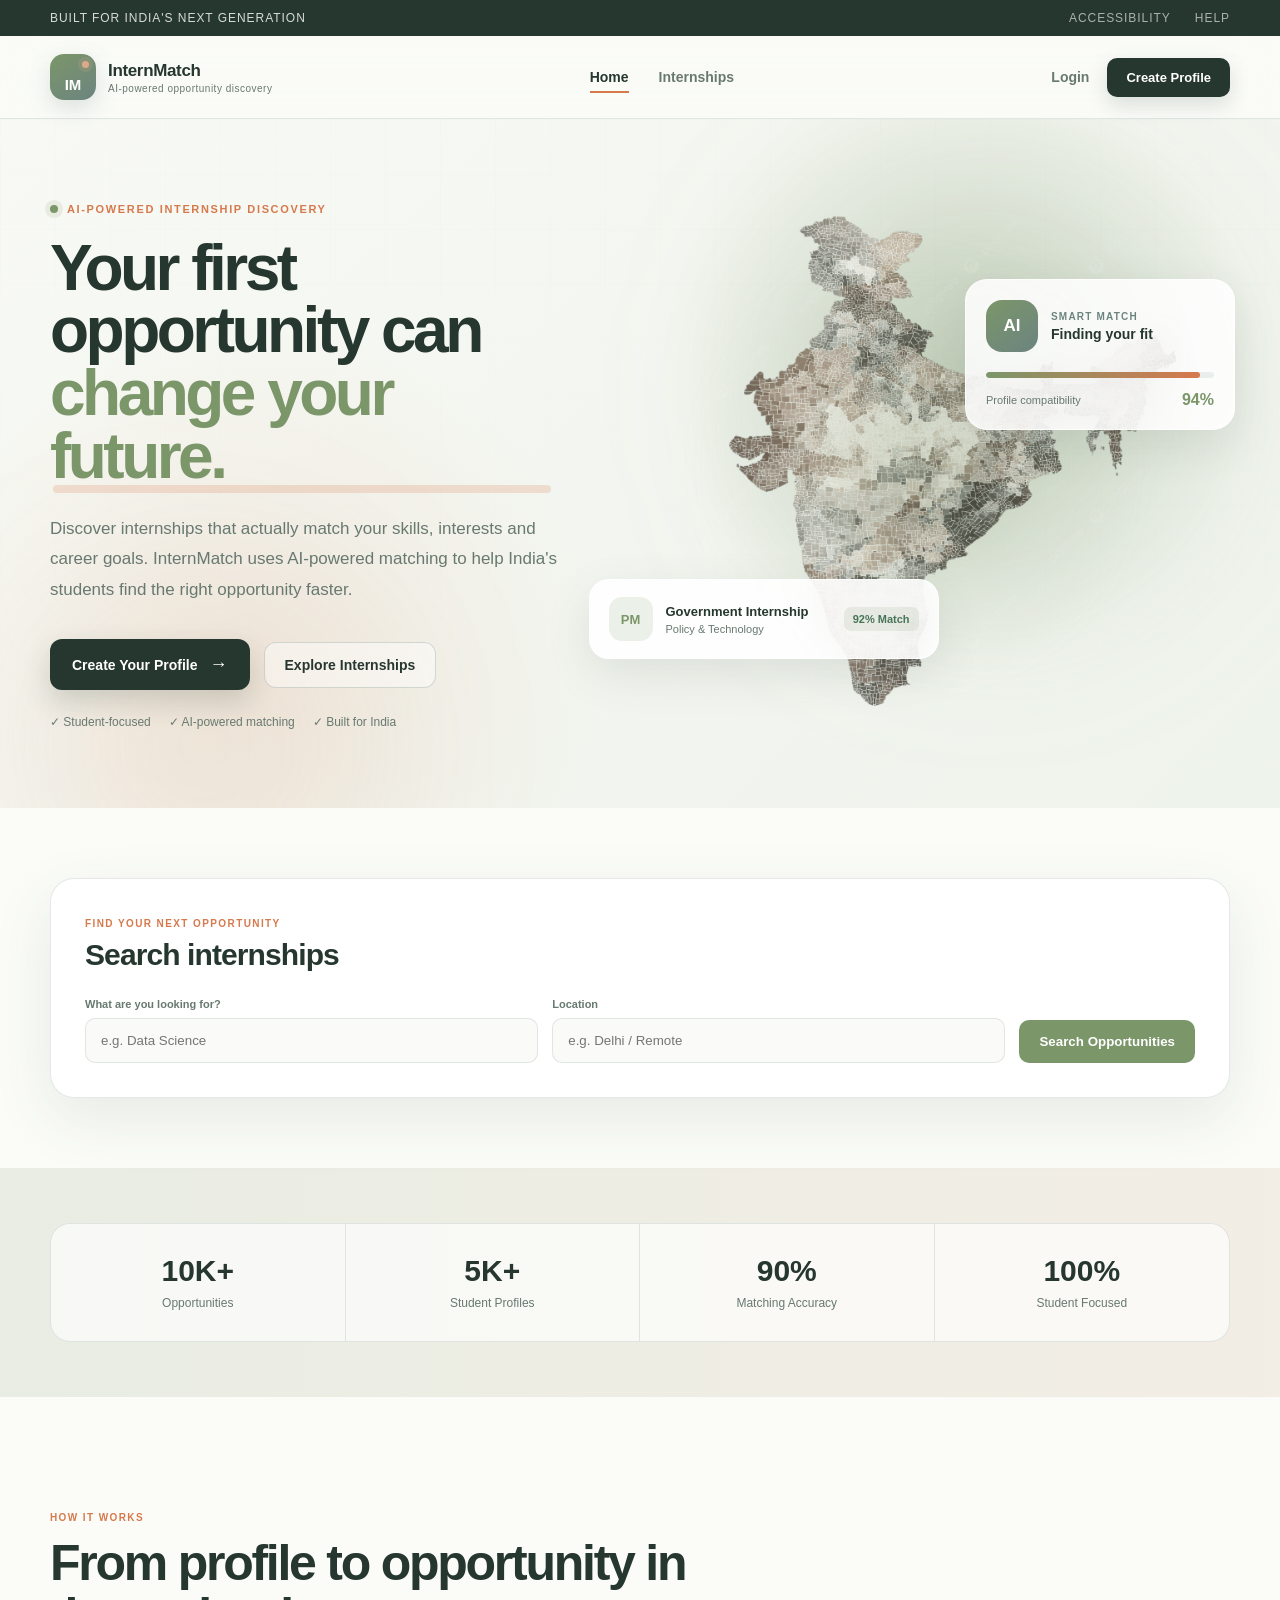
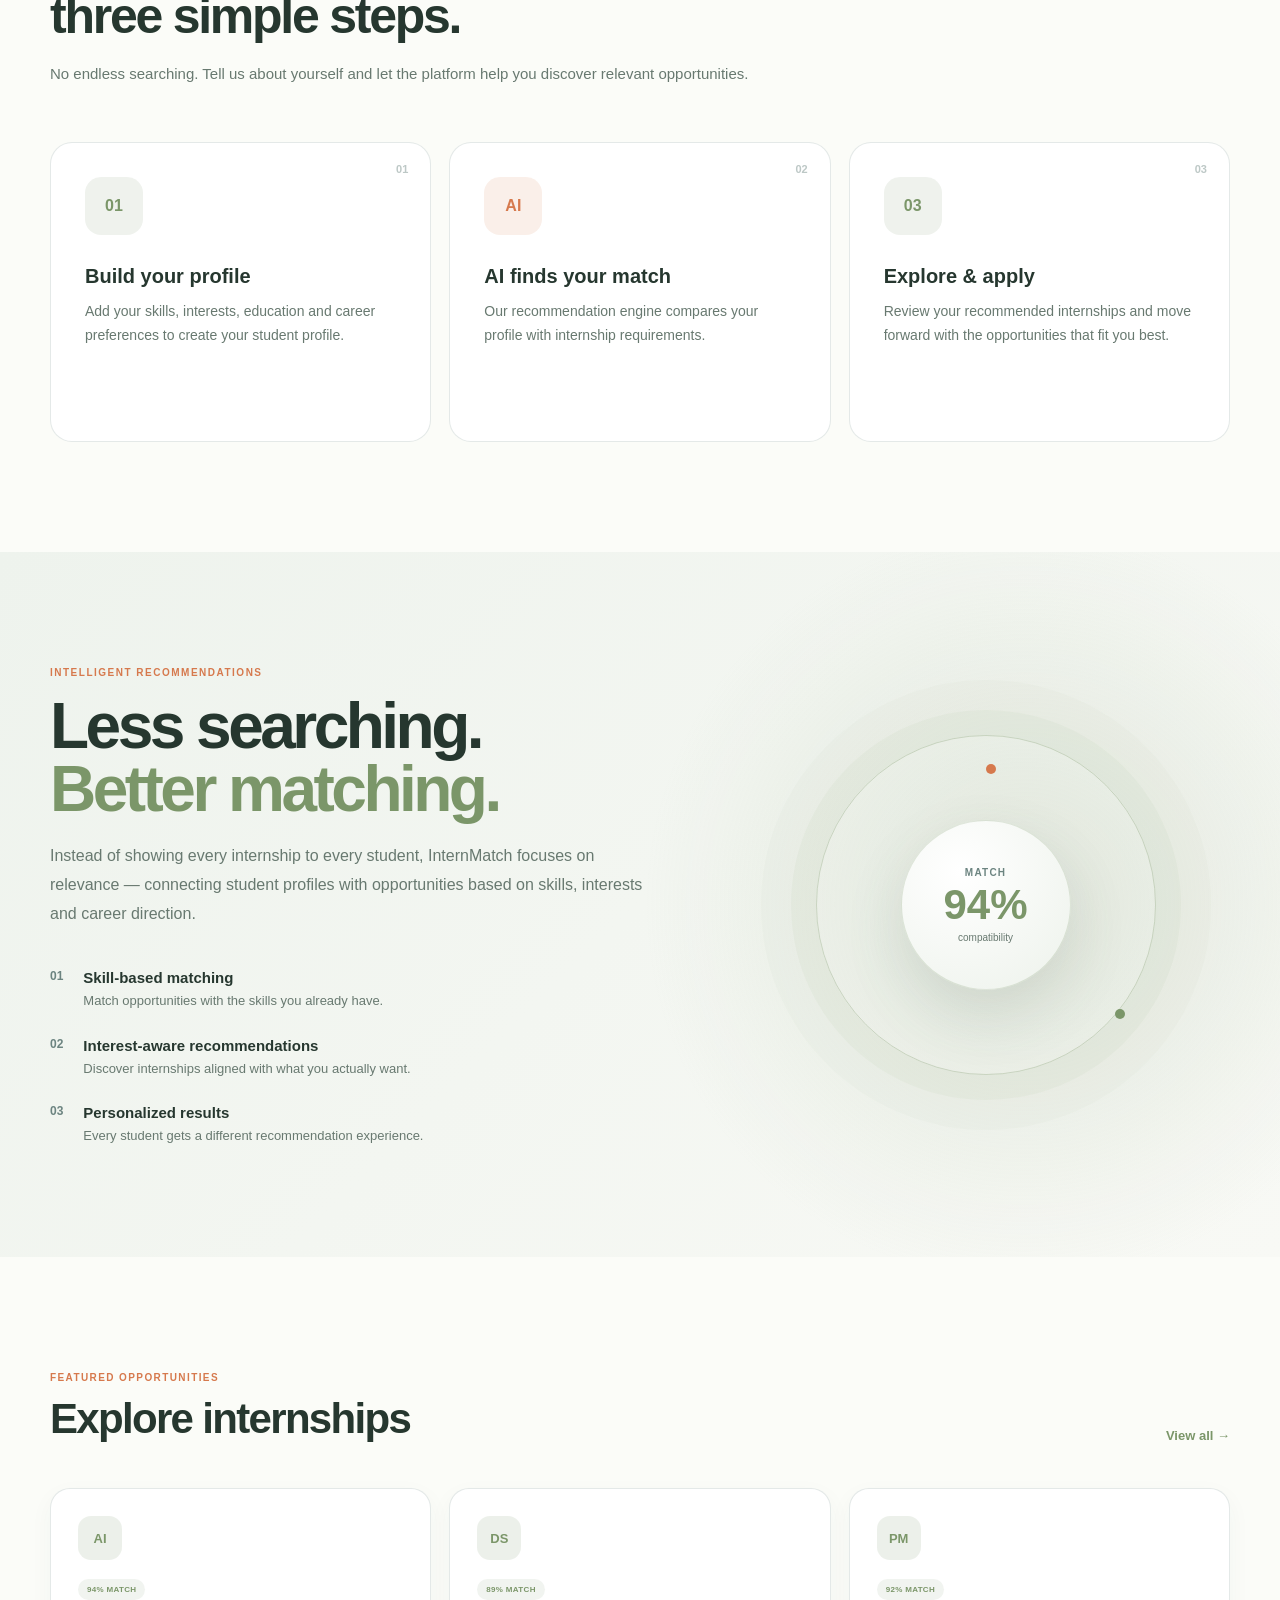
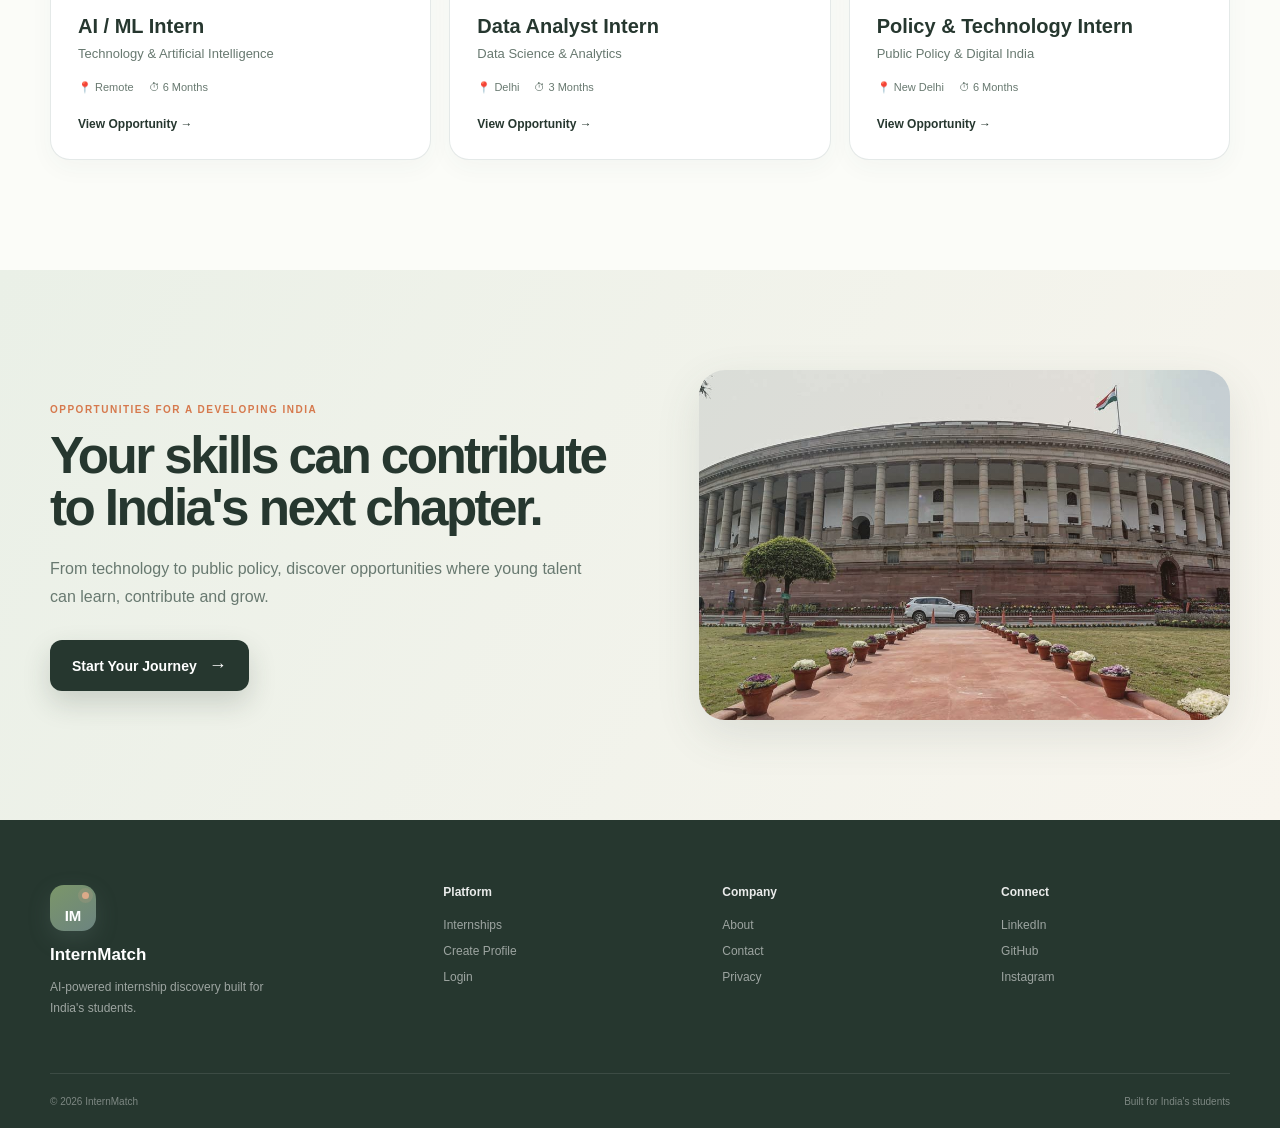
==== index.html @ c7c05b9f "Add files via upload" ====
<!DOCTYPE html>
<html lang="en">

<head>
    <meta charset="UTF-8">
    <meta name="viewport" content="width=device-width, initial-scale=1.0">

    <title>InternMatch | AI-Powered Internship Discovery</title>

    <!-- YOUR CSS FILE -->
    <link rel="stylesheet" href="style.css">
</head>


<body>

    <!-- =====================================================
         TOP BAR
    ====================================================== -->

    <div class="top-bar">

        <div class="container top-bar-content">

            <div>
                Built for India's Next Generation
            </div>

            <div class="top-links">
                <a href="accessibility.html">Accessibility</a>
                <a href="help.html">Help</a>
            </div>

        </div>

    </div>



    <!-- =====================================================
         NAVBAR
    ====================================================== -->

    <header class="navbar">

        <div class="container nav-container">


            <!-- BRAND -->

            <a href="index.html" class="brand">

                <div class="brand-mark">
                    <span></span>
                    IM
                    </div>

                <div class="brand-text">

                    <strong>InternMatch</strong>

                    <span>
                        AI-powered opportunity discovery
                    </span>

                </div>

            </a>



            <!-- NAVIGATION -->

            <nav class="nav-links">

                <a href="index.html" class="active">
                    Home
                </a>

                <a href="internships.html">
                    Internships
                </a>

            </nav>



            <!-- ACTIONS -->

            <div class="nav-actions">

                <a href="login.html" class="login-link">
                    Login
                </a>

                <a href="register.html" class="register-btn">
                    Create Profile
                </a>

            </div>

        </div>

    </header>



    <!-- =====================================================
         HERO SECTION
    ====================================================== -->

    <main>


        <section class="hero">

            <!-- background grid -->

            <div class="hero-grid"></div>


            <!-- floating decorative elements -->

            <div class="floating-orb orb-one"></div>

            <div class="floating-orb orb-two"></div>



            <div class="container hero-container">


                <!-- HERO TEXT -->

                <div class="hero-content">


                    <div class="eyebrow">

                        <span class="status-dot"></span>

                        AI-POWERED INTERNSHIP DISCOVERY

                    </div>



                    <h1>

                        Your first opportunity can
                        
                        <span class="highlight">
                            change your future.
                        </span>

                    </h1>



                    <p class="hero-description">

                        Discover internships that actually match
                        your skills, interests and career goals.
                        InternMatch uses AI-powered matching to
                        help India's students find the right
                        opportunity faster.

                    </p>



                    <div class="hero-actions">

                        <a
                            href="register.html"
                            class="primary-btn"
                        >

                            Create Your Profile

                            <span>→</span>

                        </a>


                        <a
                            href="internships.html"
                            class="secondary-btn"
                        >

                            Explore Internships

                        </a>

                    </div>



                    <div class="hero-trust">

                        <span>
                            ✓ Student-focused
                        </span>

                        <span>
                            ✓ AI-powered matching
                        </span>

                        <span>
                            ✓ Built for India
                        </span>

                    </div>


                </div>



                <!-- =================================================
                     HERO VISUAL
                ================================================== -->

                <div class="hero-visual">


                    <div class="india-glow"></div>



                    <!-- INDIA MAP -->

                    <div class="hero-image-wrapper">

                        <img
                            src="india-map.png"
                            alt="India Map"
                            class="india-map"
                        >

                    </div>



                    <!-- AI MATCH CARD -->

                    <div class="ai-card">


                        <div class="ai-card-header">

                            <div class="ai-icon">
                                AI
                            </div>


                            <div>

                                <span>
                                    SMART MATCH
                                </span>

                                <strong>
                                    Finding your fit
                                </strong>

                            </div>

                        </div>



                        <div class="matching-line">

                            <div class="matching-progress"></div>

                        </div>



                        <div class="match-result">

                            <span>
                                Profile compatibility
                            </span>

                            <strong>
                                94%
                            </strong>

                        </div>


                    </div>



                    <!-- INTERNSHIP FLOATING CARD -->

                    <div class="floating-internship-card">


                        <div class="company-logo">
                            PM
                        </div>


                        <div class="internship-info">

                            <strong>
                                Government Internship
                            </strong>

                            <span>
                                Policy & Technology
                            </span>

                        </div>


                        <div class="match-score">
                            92% Match
                        </div>


                    </div>


                </div>

            </div>

        </section>



        <!-- =====================================================
             SEARCH
        ====================================================== -->

        <section class="search-section">

            <div class="container">

                <div class="search-card">


                    <div class="search-heading">

                        <span>
                            FIND YOUR NEXT OPPORTUNITY
                        </span>

                        <h2>
                            Search internships
                        </h2>

                    </div>



                    <form class="internship-search"
                          action="internships.html">


                        <div class="search-field">

                            <label>
                                What are you looking for?
                            </label>

                            <input
                                type="text"
                                name="role"
                                placeholder="e.g. Data Science"
                            >

                        </div>



                        <div class="search-field">

                            <label>
                                Location
                            </label>

                            <input
                                type="text"
                                name="location"
                                placeholder="e.g. Delhi / Remote"
                            >

                        </div>



                        <button
                            type="submit"
                            class="search-btn"
                        >
                            Search Opportunities
                        </button>


                    </form>

                </div>

            </div>

        </section>



        <!-- =====================================================
             STATS
        ====================================================== -->

        <section class="stats-section">

            <div class="container">

                <div class="stats-grid">


                    <div class="stat-item">

                        <strong>
                            10K+
                        </strong>

                        <span>
                            Opportunities
                        </span>

                    </div>


                    <div class="stat-item">

                        <strong>
                            5K+
                        </strong>

                        <span>
                            Student Profiles
                        </span>

                    </div>


                    <div class="stat-item">

                        <strong>
                            90%
                        </strong>

                        <span>
                            Matching Accuracy
                        </span>

                    </div>


                    <div class="stat-item">

                        <strong>
                            100%
                        </strong>

                        <span>
                            Student Focused
                        </span>

                    </div>


                </div>

            </div>

        </section>



        <!-- =====================================================
             HOW IT WORKS
        ====================================================== -->

        <section class="how-section">

            <div class="container">


                <div class="section-heading">

                    <span>
                        HOW IT WORKS
                    </span>

                    <h2>
                        From profile to opportunity
                        in three simple steps.
                    </h2>

                    <p>
                        No endless searching. Tell us about
                        yourself and let the platform help you
                        discover relevant opportunities.
                    </p>

                </div>



                <div class="steps-grid">


                    <!-- STEP 1 -->

                    <article class="step-card">

                        <span class="step-number">
                            01
                        </span>


                        <div class="step-icon">
                            01
                        </div>


                        <h3>
                            Build your profile
                        </h3>

                        <p>
                            Add your skills, interests, education
                            and career preferences to create
                            your student profile.
                        </p>

                    </article>



                    <!-- STEP 2 -->

                    <article class="step-card featured-step">

                        <span class="step-number">
                            02
                        </span>


                        <div class="step-icon">
                            AI
                        </div>


                        <h3>
                            AI finds your match
                        </h3>

                        <p>
                            Our recommendation engine compares
                            your profile with internship
                            requirements.
                        </p>

                    </article>



                    <!-- STEP 3 -->

                    <article class="step-card">

                        <span class="step-number">
                            03
                        </span>


                        <div class="step-icon">
                            03
                        </div>


                        <h3>
                            Explore & apply
                        </h3>

                        <p>
                            Review your recommended internships
                            and move forward with the opportunities
                            that fit you best.
                        </p>

                    </article>


                </div>

            </div>

        </section>



        <!-- =====================================================
             AI SECTION
        ====================================================== -->

        <section class="ai-section">

            <div class="container ai-section-container">


                <div class="ai-section-content">


                    <span class="section-label">
                        INTELLIGENT RECOMMENDATIONS
                    </span>


                    <h2>

                        Less searching.
                        <br>

                        <span>
                            Better matching.
                        </span>

                    </h2>


                    <p>

                        Instead of showing every internship to
                        every student, InternMatch focuses on
                        relevance — connecting student profiles
                        with opportunities based on skills,
                        interests and career direction.

                    </p>



                    <div class="ai-features">


                        <div class="ai-feature">

                            <span>
                                01
                            </span>

                            <div>

                                <strong>
                                    Skill-based matching
                                </strong>

                                <p>
                                    Match opportunities with
                                    the skills you already have.
                                </p>

                            </div>

                        </div>



                        <div class="ai-feature">

                            <span>
                                02
                            </span>

                            <div>

                                <strong>
                                    Interest-aware recommendations
                                </strong>

                                <p>
                                    Discover internships aligned
                                    with what you actually want.
                                </p>

                            </div>

                        </div>



                        <div class="ai-feature">

                            <span>
                                03
                            </span>

                            <div>

                                <strong>
                                    Personalized results
                                </strong>

                                <p>
                                    Every student gets a different
                                    recommendation experience.
                                </p>

                            </div>

                        </div>


                    </div>

                </div>



                <!-- AI VISUAL -->

                <div class="ai-visual">


                    <div class="ai-ring"></div>


                    <div class="ai-core">

                        <span>
                            MATCH
                        </span>

                        <strong>
                            94%
                        </strong>

                        <small>
                            compatibility
                        </small>

                    </div>


                </div>


            </div>

        </section>



        <!-- =====================================================
             INTERNSHIPS
        ====================================================== -->

        <section class="internship-section">

            <div class="container">


                <div class="section-heading-row">


                    <div>

                        <span>
                            FEATURED OPPORTUNITIES
                        </span>

                        <h2>
                            Explore internships
                        </h2>

                    </div>


                    <a href="internships.html">
                        View all →
                    </a>


                </div>



                <div class="internship-grid">


                    <!-- CARD 1 -->

                    <article class="internship-card">


                        <div class="company-logo">
                            AI
                        </div>


                        <span class="match-badge">
                            94% MATCH
                        </span>


                        <h3>
                            AI / ML Intern
                        </h3>


                        <p>
                            Technology & Artificial Intelligence
                        </p>


                        <div class="card-meta">

                            <span>
                                📍 Remote
                            </span>

                            <span>
                                ⏱ 6 Months
                            </span>

                        </div>


                        <a href="internship-details.html">
                            View Opportunity →
                        </a>


                    </article>



                    <!-- CARD 2 -->

                    <article class="internship-card">


                        <div class="company-logo">
                            DS
                        </div>


                        <span class="match-badge">
                            89% MATCH
                        </span>


                        <h3>
                            Data Analyst Intern
                        </h3>


                        <p>
                            Data Science & Analytics
                        </p>


                        <div class="card-meta">

                            <span>
                                📍 Delhi
                            </span>

                            <span>
                                ⏱ 3 Months
                            </span>

                        </div>


                        <a href="internship-details.html">
                            View Opportunity →
                        </a>


                    </article>



                    <!-- CARD 3 -->

                    <article class="internship-card">


                        <div class="company-logo">
                            PM
                        </div>


                        <span class="match-badge">
                            92% MATCH
                        </span>


                        <h3>
                            Policy & Technology Intern
                        </h3>


                        <p>
                            Public Policy & Digital India
                        </p>


                        <div class="card-meta">

                            <span>
                                📍 New Delhi
                            </span>

                            <span>
                                ⏱ 6 Months
                            </span>

                        </div>


                        <a href="internship-details.html">
                            View Opportunity →
                        </a>


                    </article>


                </div>

            </div>

        </section>



        <!-- =====================================================
             PARLIAMENT / INDIA CTA
        ====================================================== -->

        <section class="india-cta">

            <div class="container">


                <div class="cta-content">


                    <span>
                        OPPORTUNITIES FOR A DEVELOPING INDIA
                    </span>


                    <h2>
                        Your skills can contribute
                        to India's next chapter.
                    </h2>


                    <p>
                        From technology to public policy,
                        discover opportunities where young
                        talent can learn, contribute and grow.
                    </p>


                    <a
                        href="register.html"
                        class="primary-btn"
                    >

                        Start Your Journey

                        <span>
                            →
                        </span>

                    </a>


                </div>



                <div class="cta-visual">

                    <img
                        src="parliament.jpg"
                        alt="Indian Parliament"
                    >

                </div>


            </div>

        </section>



    </main>



    <!-- =====================================================
         FOOTER
    ====================================================== -->

    <footer class="footer">

        <div class="container footer-grid">


            <!-- BRAND -->

            <div class="footer-brand">

                <div class="brand-mark">
                    <span></span>
                    IM
                </div>

                <strong>
                    InternMatch
                </strong>

                <p>
                    AI-powered internship discovery
                    built for India's students.
                </p>

            </div>



            <!-- PLATFORM -->

            <div class="footer-column">

                <h4>
                    Platform
                </h4>

                <a href="internships.html">
                    Internships
                </a>

                <a href="register.html">
                    Create Profile
                </a>

                <a href="login.html">
                    Login
                </a>

            </div>



            <!-- COMPANY -->

            <div class="footer-column">

                <h4>
                    Company
                </h4>

                <a href="about.html">
                    About
                </a>

                <a href="#">
                    Contact
                </a>

                <a href="#">
                    Privacy
                </a>

            </div>



            <!-- CONNECT -->

            <div class="footer-column">

                <h4>
                    Connect
                </h4>

                <a href="#">
                    LinkedIn
                </a>

                <a href="#">
                    GitHub
                </a>

                <a href="#">
                    Instagram
                </a>

            </div>


        </div>



        <div class="container footer-bottom">

            <span>
                © 2026 InternMatch
            </span>

            <span>
                Built for India's students
            </span>

        </div>

    </footer>


</body>

</html>
---- style.css ----
/* =========================================================
   INTERNMATCH — MAIN STYLE
   Palette:
   #7B9669  Sage
   #6C8480  Muted Blue Grey
   #BAC8B1  Soft Green
   #DCAA89  Warm Beige
   #D6794D  Terracotta
========================================================= */


/* =========================================================
   ROOT
========================================================= */

:root {
    --sage: #7B9669;
    --blue-grey: #6C8480;
    --soft-green: #BAC8B1;
    --beige: #DCAA89;
    --terracotta: #D6794D;

    --cream: #f6f7f1;
    --paper: #fbfcf8;
    --dark: #26372f;
    --muted: #687970;
    --line: rgba(108, 132, 128, 0.18);

    --shadow-soft: 0 20px 60px rgba(62, 82, 70, 0.10);
    --shadow-card: 0 15px 45px rgba(62, 82, 70, 0.12);
}


/* =========================================================
   RESET
========================================================= */

* {
    box-sizing: border-box;
    margin: 0;
    padding: 0;
}

html {
    scroll-behavior: smooth;
}

body {
    font-family: "Segoe UI", Arial, sans-serif;
    background: var(--cream);
    color: var(--dark);
    overflow-x: hidden;
}

a {
    color: inherit;
    text-decoration: none;
}

img {
    max-width: 100%;
    display: block;
}

button,
input {
    font-family: inherit;
}


/* =========================================================
   CONTAINER
========================================================= */

.container {
    width: min(1180px, calc(100% - 48px));
    margin: auto;
}


/* =========================================================
   SUBTLE TEXT MOTION
========================================================= */

/*
   Gentle movement.
   Not a crazy animation — just enough to make the
   interface feel alive.
*/

.hero-content h1,
.hero-content > p,
.section-heading h2,
.section-heading > p,
.ai-section-content h2,
.ai-section-content > p,
.section-heading-row h2,
.cta-content h2,
.cta-content > p {
    animation: softTextFloat 5s ease-in-out infinite;
}

@keyframes softTextFloat {

    0%,
    100% {
        transform: translateY(0);
    }

    50% {
        transform: translateY(-4px);
    }
}


/* =========================================================
   TOP BAR
========================================================= */

.top-bar {
    background: var(--dark);
    color: rgba(255, 255, 255, 0.82);
    font-size: 12px;
    letter-spacing: 0.08em;
    text-transform: uppercase;
}

.top-bar-content {
    min-height: 36px;
    display: flex;
    align-items: center;
    justify-content: space-between;
}

.top-links {
    display: flex;
    gap: 24px;
}

.top-links a {
    opacity: 0.75;
    transition: 0.25s ease;
}

.top-links a:hover {
    color: white;
    opacity: 1;
}


/* =========================================================
   NAVBAR
========================================================= */

.navbar {
    position: relative;
    z-index: 50;
    background: rgba(251, 252, 248, 0.88);
    backdrop-filter: blur(18px);
    border-bottom: 1px solid var(--line);
}

.nav-container {
    min-height: 82px;
    display: flex;
    align-items: center;
    justify-content: space-between;
    gap: 30px;
}


/* BRAND */

.brand {
    display: flex;
    align-items: center;
    gap: 12px;
}

.brand-mark {
    width: 46px;
    height: 46px;
    border-radius: 14px;

    background:
        linear-gradient(
            145deg,
            var(--sage),
            var(--blue-grey)
        );

    color: white;

    display: grid;
    place-items: center;

    font-size: 15px;
    font-weight: 800;

    position: relative;

    box-shadow:
        0 8px 22px rgba(108, 132, 128, 0.22);

    transition:
        transform 0.3s ease,
        box-shadow 0.3s ease;
}


/* Logo little neural dot */

.brand-mark::before {
    content: "";
    position: absolute;

    width: 7px;
    height: 7px;

    background: var(--beige);

    border-radius: 50%;

    top: 7px;
    right: 7px;

    box-shadow:
        0 0 0 4px rgba(220, 170, 137, 0.16);
}


/* LOGO BOUNCE */

.brand:hover .brand-mark {
    transform: translateY(-5px) rotate(-2deg);
    box-shadow:
        0 15px 28px rgba(108, 132, 128, 0.30);
}

.brand-text {
    display: flex;
    flex-direction: column;
    gap: 2px;
}

.brand-text strong {
    font-size: 17px;
    letter-spacing: -0.02em;
}

.brand-text span {
    color: var(--muted);
    font-size: 10px;
    letter-spacing: 0.05em;
}


/* NAV */

.nav-links {
    display: flex;
    align-items: center;
    gap: 30px;
}

.nav-links a {
    color: var(--muted);
    font-size: 14px;
    font-weight: 600;

    position: relative;

    transition:
        color 0.25s ease,
        transform 0.25s ease;
}

.nav-links a::after {
    content: "";

    position: absolute;

    width: 0;
    height: 2px;

    left: 50%;
    bottom: -8px;

    background: var(--terracotta);

    transition: 0.3s ease;
}

.nav-links a:hover {
    color: var(--dark);
    transform: translateY(-3px);
}

.nav-links a:hover::after,
.nav-links .active::after {
    width: 100%;
    left: 0;
}

.nav-links .active {
    color: var(--dark);
}


/* ACTIONS */

.nav-actions {
    display: flex;
    align-items: center;
    gap: 18px;
}

.login-link {
    font-size: 14px;
    font-weight: 600;
    color: var(--muted);

    transition: 0.25s ease;
}

.login-link:hover {
    color: var(--dark);
    transform: translateY(-2px);
}

.register-btn {
    padding: 12px 19px;

    border-radius: 10px;

    background: var(--dark);
    color: white;

    font-size: 13px;
    font-weight: 700;

    transition: 0.3s ease;

    box-shadow: 0 8px 20px rgba(38, 55, 47, 0.15);
}

.register-btn:hover {
    background: var(--sage);
    transform: translateY(-3px);
}


/* =========================================================
   HERO
========================================================= */

.hero {
    min-height: 690px;

    position: relative;
    overflow: hidden;

    background:
        radial-gradient(
            circle at 75% 35%,
            rgba(186, 200, 177, 0.55),
            transparent 28%
        ),

        radial-gradient(
            circle at 20% 80%,
            rgba(220, 170, 137, 0.18),
            transparent 30%
        ),

        linear-gradient(
            135deg,
            #f8f9f4,
            #eef3ec
        );
}


/* soft blur */

.hero::before {
    content: "";

    position: absolute;

    width: 420px;
    height: 420px;

    border-radius: 50%;

    background: rgba(123, 150, 105, 0.16);

    filter: blur(90px);

    top: 60px;
    right: 80px;

    animation: glowMove 8s ease-in-out infinite;
}

.hero::after {
    content: "";

    position: absolute;

    width: 330px;
    height: 330px;

    border-radius: 50%;

    background: rgba(220, 170, 137, 0.13);

    filter: blur(90px);

    bottom: -100px;
    left: 40px;

    animation: glowMoveTwo 10s ease-in-out infinite;
}

@keyframes glowMove {

    0%,
    100% {
        transform: translate(0, 0);
    }

    50% {
        transform: translate(-35px, 20px);
    }
}

@keyframes glowMoveTwo {

    0%,
    100% {
        transform: translate(0, 0);
    }

    50% {
        transform: translate(30px, -20px);
    }
}


/* GRID */

.hero-grid {
    position: absolute;
    inset: 0;

    opacity: 0.20;

    background-image:
        linear-gradient(
            rgba(108, 132, 128, 0.08) 1px,
            transparent 1px
        ),
        linear-gradient(
            90deg,
            rgba(108, 132, 128, 0.08) 1px,
            transparent 1px
        );

    background-size: 55px 55px;

    mask-image: linear-gradient(
        to bottom,
        black,
        transparent 90%
    );
}


/* =========================================================
   HERO CONTAINER
========================================================= */

.hero-container {
    min-height: 690px;

    display: grid;

    grid-template-columns:
        minmax(0, 0.9fr)
        minmax(500px, 1.1fr);

    align-items: center;

    gap: 50px;

    position: relative;
    z-index: 5;
}


/* =========================================================
   HERO CONTENT
========================================================= */

.hero-content {
    max-width: 590px;
}

.eyebrow {
    display: inline-flex;
    align-items: center;
    gap: 9px;

    color: var(--terracotta);

    font-size: 11px;
    font-weight: 800;

    letter-spacing: 0.15em;

    margin-bottom: 22px;

    animation:
        softTextFloat 4s ease-in-out infinite;
}

.status-dot {
    width: 8px;
    height: 8px;

    border-radius: 50%;

    background: var(--sage);

    box-shadow:
        0 0 0 5px rgba(123, 150, 105, 0.13);

    animation: pulseDot 2.5s infinite;
}

@keyframes pulseDot {

    0%,
    100% {
        transform: scale(1);
    }

    50% {
        transform: scale(1.25);
    }
}


.hero h1 {
    font-size: clamp(48px, 5vw, 76px);

    line-height: 0.98;

    letter-spacing: -0.055em;

    color: var(--dark);

    margin-bottom: 26px;
}

.highlight {
    display: inline-block;

    color: var(--sage);

    position: relative;
}

.highlight::after {
    content: "";

    position: absolute;

    height: 8px;

    left: 3px;
    right: 8px;
    bottom: -5px;

    background: rgba(214, 121, 77, 0.20);

    border-radius: 20px;

    z-index: -1;
}


.hero-description {
    max-width: 540px;

    color: var(--muted);

    font-size: 17px;

    line-height: 1.8;

    margin-bottom: 34px;
}


/* HERO BUTTONS */

.hero-actions {
    display: flex;
    align-items: center;
    gap: 14px;

    margin-bottom: 25px;
}

.primary-btn {
    display: inline-flex;
    align-items: center;
    justify-content: center;
    gap: 12px;

    padding: 15px 22px;

    border-radius: 12px;

    background: var(--dark);
    color: white;

    font-size: 14px;
    font-weight: 700;

    box-shadow:
        0 12px 28px rgba(38, 55, 47, 0.18);

    transition: 0.3s ease;
}

.primary-btn:hover {
    background: var(--sage);
    transform: translateY(-4px);
    box-shadow:
        0 18px 35px rgba(123, 150, 105, 0.25);
}

.primary-btn span {
    font-size: 18px;
    transition: 0.3s ease;
}

.primary-btn:hover span {
    transform: translateX(5px);
}


.secondary-btn {
    padding: 14px 20px;

    border: 1px solid rgba(108, 132, 128, 0.28);

    border-radius: 12px;

    color: var(--dark);

    font-size: 14px;
    font-weight: 700;

    background: rgba(255, 255, 255, 0.45);

    transition: 0.3s ease;
}

.secondary-btn:hover {
    border-color: var(--sage);
    background: white;
    transform: translateY(-3px);
}


/* TRUST */

.hero-trust {
    display: flex;
    flex-wrap: wrap;
    gap: 18px;

    color: var(--muted);

    font-size: 12px;
}


/* =========================================================
   HERO VISUAL
========================================================= */

.hero-visual {
    min-height: 570px;

    position: relative;

    display: flex;
    align-items: center;
    justify-content: center;
}


/* glow behind map */

.india-glow {
    position: absolute;

    width: 460px;
    height: 460px;

    border-radius: 50%;

    background:
        radial-gradient(
            circle,
            rgba(123, 150, 105, 0.22),
            rgba(186, 200, 177, 0.10) 40%,
            transparent 70%
        );

    filter: blur(12px);

    animation: mapGlow 6s ease-in-out infinite;
}

@keyframes mapGlow {

    0%,
    100% {
        transform: scale(1);
        opacity: 0.8;
    }

    50% {
        transform: scale(1.07);
        opacity: 1;
    }
}


/* =========================================================
   INDIA MAP FIX
========================================================= */

/*
   IMPORTANT:
   Your india-map.png has a white background.

   multiply makes white visually disappear and allows
   the map to blend with the hero background.
*/

.hero-image-wrapper {
    position: relative;

    width: 560px;
    height: 520px;

    display: flex;
    align-items: center;
    justify-content: center;

    background: transparent;

    overflow: visible;
}

.india-map {
    width: 520px;
    max-width: none;

    object-fit: contain;

    /*
       THIS IS THE IMPORTANT FIX
    */

    mix-blend-mode: multiply;

    /*
       makes the map less photographic and more
       integrated with the interface
    */

    opacity: 0.76;

    filter:
        saturate(0.58)
        contrast(0.88)
        brightness(1.04);

    transform: scale(1);

    transition:
        transform 0.5s ease,
        opacity 0.5s ease;
}


/* map gently moves */

.hero-visual:hover .india-map {
    transform: scale(1.025);
    opacity: 0.84;
}


/* =========================================================
   AI CARD
========================================================= */

.ai-card {
    position: absolute;

    top: 100px;
    right: -5px;

    width: 270px;

    padding: 20px;

    background: rgba(255, 255, 255, 0.86);

    backdrop-filter: blur(18px);

    border: 1px solid rgba(255, 255, 255, 0.75);

    border-radius: 22px;

    box-shadow: var(--shadow-card);

    animation:
        cardFloat 5s ease-in-out infinite;
}

@keyframes cardFloat {

    0%,
    100% {
        transform: translateY(0);
    }

    50% {
        transform: translateY(-10px);
    }
}

.ai-card-header {
    display: flex;
    align-items: center;
    gap: 13px;
}

.ai-icon {
    width: 52px;
    height: 52px;

    border-radius: 16px;

    display: grid;
    place-items: center;

    background:
        linear-gradient(
            145deg,
            var(--sage),
            var(--blue-grey)
        );

    color: white;

    font-size: 17px;
    font-weight: 800;
}

.ai-card-header span {
    display: block;

    color: var(--blue-grey);

    font-size: 10px;
    font-weight: 800;

    letter-spacing: 0.12em;

    margin-bottom: 4px;
}

.ai-card-header strong {
    display: block;

    color: var(--dark);

    font-size: 14px;
}

.matching-line {
    height: 6px;

    margin: 20px 0 13px;

    background: rgba(108, 132, 128, 0.12);

    border-radius: 20px;

    overflow: hidden;
}

.matching-progress {
    width: 94%;
    height: 100%;

    background:
        linear-gradient(
            90deg,
            var(--sage),
            var(--terracotta)
        );

    border-radius: inherit;

    animation: progressMove 3s ease-in-out infinite alternate;
}

@keyframes progressMove {
    from {
        width: 82%;
    }

    to {
        width: 94%;
    }
}

.match-result {
    display: flex;
    align-items: center;
    justify-content: space-between;

    color: var(--muted);

    font-size: 11px;
}

.match-result strong {
    color: var(--sage);
    font-size: 16px;
}


/* =========================================================
   FLOATING INTERNSHIP CARD
========================================================= */

.floating-internship-card {
    position: absolute;

    left: -20px;
    bottom: 90px;

    width: 350px;

    display: flex;
    align-items: center;

    gap: 13px;

    padding: 17px 19px;

    background: rgba(255, 255, 255, 0.90);

    backdrop-filter: blur(18px);

    border-radius: 20px;

    box-shadow: var(--shadow-card);

    border: 1px solid rgba(255, 255, 255, 0.75);

    animation:
        cardFloatTwo 6s ease-in-out infinite;
}

@keyframes cardFloatTwo {

    0%,
    100% {
        transform: translateY(0);
    }

    50% {
        transform: translateY(8px);
    }
}

.company-logo {
    width: 44px;
    height: 44px;

    flex-shrink: 0;

    display: grid;
    place-items: center;

    border-radius: 13px;

    background: rgba(123, 150, 105, 0.14);

    color: var(--sage);

    font-weight: 800;
    font-size: 13px;
}

.internship-info {
    display: flex;
    flex-direction: column;

    gap: 4px;

    flex: 1;
}

.internship-info strong {
    font-size: 13px;
}

.internship-info span {
    color: var(--muted);
    font-size: 11px;
}

.match-score {
    color: #477558;

    background: rgba(123, 150, 105, 0.13);

    padding: 6px 9px;

    border-radius: 7px;

    font-size: 11px;
    font-weight: 800;
}


/* =========================================================
   SEARCH
========================================================= */

.search-section {
    position: relative;

    margin-top: -1px;

    padding: 70px 0;

    background: var(--paper);
}

.search-card {
    padding: 34px;

    border-radius: 24px;

    background: white;

    border: 1px solid var(--line);

    box-shadow: var(--shadow-soft);
}

.search-heading span {
    color: var(--terracotta);

    font-size: 10px;
    font-weight: 800;

    letter-spacing: 0.14em;
}

.search-heading h2 {
    margin-top: 7px;

    font-size: 30px;

    letter-spacing: -0.03em;
}

.internship-search {
    margin-top: 26px;

    display: grid;

    grid-template-columns:
        1fr
        1fr
        auto;

    gap: 14px;
}

.search-field {
    display: flex;
    flex-direction: column;

    gap: 8px;
}

.search-field label {
    color: var(--muted);

    font-size: 11px;
    font-weight: 700;
}

.search-field input {
    width: 100%;

    padding: 14px 15px;

    border: 1px solid var(--line);

    border-radius: 10px;

    background: #fafbf8;

    outline: none;

    color: var(--dark);
}

.search-field input:focus {
    border-color: var(--sage);

    box-shadow:
        0 0 0 4px rgba(123, 150, 105, 0.10);
}

.search-btn {
    align-self: end;

    padding: 14px 20px;

    border: none;

    border-radius: 10px;

    background: var(--sage);
    color: white;

    font-weight: 700;

    cursor: pointer;

    transition: 0.3s ease;
}

.search-btn:hover {
    background: var(--dark);
    transform: translateY(-3px);
}


/* =========================================================
   STATS
========================================================= */

.stats-section {
    padding: 55px 0;

    background:
        linear-gradient(
            90deg,
            rgba(186, 200, 177, 0.22),
            rgba(220, 170, 137, 0.12)
        );
}

.stats-grid {
    display: grid;

    grid-template-columns: repeat(4, 1fr);

    border: 1px solid var(--line);

    border-radius: 20px;

    overflow: hidden;

    background: rgba(255, 255, 255, 0.65);
}

.stat-item {
    padding: 30px;

    text-align: center;

    border-right: 1px solid var(--line);
}

.stat-item:last-child {
    border-right: none;
}

.stat-item strong {
    display: block;

    font-size: 30px;

    color: var(--dark);

    margin-bottom: 5px;

    animation: softTextFloat 4.5s ease-in-out infinite;
}

.stat-item span {
    color: var(--muted);

    font-size: 12px;
}


/* =========================================================
   HOW IT WORKS
========================================================= */

.how-section {
    padding: 110px 0;

    background: var(--paper);
}

.section-heading {
    max-width: 720px;

    margin-bottom: 55px;
}

.section-heading > span,
.section-heading-row > div > span {
    color: var(--terracotta);

    font-size: 10px;
    font-weight: 800;

    letter-spacing: 0.14em;
}

.section-heading h2 {
    margin-top: 12px;

    font-size: clamp(34px, 4vw, 50px);

    line-height: 1.05;

    letter-spacing: -0.045em;
}

.section-heading > p {
    margin-top: 18px;

    color: var(--muted);

    line-height: 1.8;

    font-size: 15px;
}

.steps-grid {
    display: grid;

    grid-template-columns: repeat(3, 1fr);

    gap: 18px;
}

.step-card {
    position: relative;

    padding: 34px;

    min-height: 300px;

    background: white;

    border: 1px solid var(--line);

    border-radius: 22px;

    transition: 0.35s ease;

    overflow: hidden;
}

.step-card:hover {
    transform: translateY(-8px);

    box-shadow: var(--shadow-card);

    border-color: rgba(123, 150, 105, 0.30);
}

.step-number {
    position: absolute;

    top: 20px;
    right: 22px;

    color: rgba(108, 132, 128, 0.45);

    font-size: 11px;
    font-weight: 800;
}

.step-icon {
    width: 58px;
    height: 58px;

    display: grid;
    place-items: center;

    border-radius: 16px;

    background: rgba(123, 150, 105, 0.12);

    color: var(--sage);

    font-weight: 800;

    margin-bottom: 30px;
}

.featured-step .step-icon {
    background: rgba(214, 121, 77, 0.12);

    color: var(--terracotta);
}

.step-card h3 {
    font-size: 20px;

    margin-bottom: 12px;
}

.step-card p {
    color: var(--muted);

    line-height: 1.7;

    font-size: 14px;
}


/* =========================================================
   AI SECTION
========================================================= */

.ai-section {
    padding: 110px 0;

    background:
        radial-gradient(
            circle at 80% 50%,
            rgba(186, 200, 177, 0.35),
            transparent 35%
        ),

        linear-gradient(
            135deg,
            #eef3ed,
            #f8f9f5
        );

    overflow: hidden;
}

.ai-section-container {
    display: grid;

    grid-template-columns: 1fr 0.8fr;

    align-items: center;

    gap: 80px;
}

.section-label {
    color: var(--terracotta);

    font-size: 10px;
    font-weight: 800;

    letter-spacing: 0.15em;
}

.ai-section-content h2 {
    margin-top: 15px;

    font-size: clamp(44px, 5vw, 68px);

    line-height: 0.98;

    letter-spacing: -0.055em;
}

.ai-section-content h2 span {
    color: var(--sage);
}

.ai-section-content > p {
    max-width: 600px;

    margin-top: 22px;

    color: var(--muted);

    line-height: 1.8;
}

.ai-features {
    margin-top: 40px;

    display: flex;
    flex-direction: column;

    gap: 25px;
}

.ai-feature {
    display: flex;

    gap: 20px;

    align-items: flex-start;
}

.ai-feature > span {
    color: var(--blue-grey);

    font-size: 12px;
    font-weight: 800;
}

.ai-feature strong {
    display: block;

    margin-bottom: 5px;

    font-size: 15px;
}

.ai-feature p {
    color: var(--muted);

    font-size: 13px;

    line-height: 1.6;
}


/* AI VISUAL */

.ai-visual {
    width: 360px;
    height: 360px;

    margin: auto;

    position: relative;

    display: grid;
    place-items: center;
}

.ai-ring {
    position: absolute;

    inset: 10px;

    border-radius: 50%;

    border: 1px solid rgba(123, 150, 105, 0.30);

    box-shadow:
        0 0 0 25px rgba(123, 150, 105, 0.05),
        0 0 0 55px rgba(186, 200, 177, 0.08);

    animation: rotateRing 16s linear infinite;
}

.ai-ring::before,
.ai-ring::after {
    content: "";

    position: absolute;

    width: 10px;
    height: 10px;

    border-radius: 50%;

    background: var(--terracotta);
}

.ai-ring::before {
    top: 28px;
    left: 50%;
}

.ai-ring::after {
    bottom: 55px;
    right: 30px;

    background: var(--sage);
}

@keyframes rotateRing {
    from {
        transform: rotate(0deg);
    }

    to {
        transform: rotate(360deg);
    }
}

.ai-core {
    width: 170px;
    height: 170px;

    border-radius: 50%;

    display: flex;
    flex-direction: column;
    align-items: center;
    justify-content: center;

    background:
        radial-gradient(
            circle at 35% 30%,
            white,
            #edf2eb
        );

    border: 1px solid rgba(123, 150, 105, 0.22);

    box-shadow:
        0 25px 60px rgba(72, 92, 77, 0.14);

    z-index: 2;

    animation: coreFloat 4s ease-in-out infinite;
}

@keyframes coreFloat {

    0%,
    100% {
        transform: translateY(0);
    }

    50% {
        transform: translateY(-8px);
    }
}

.ai-core span {
    color: var(--blue-grey);

    font-size: 10px;
    font-weight: 800;

    letter-spacing: 0.12em;
}

.ai-core strong {
    color: var(--sage);

    font-size: 42px;

    line-height: 1;

    margin: 6px 0;
}

.ai-core small {
    color: var(--muted);

    font-size: 10px;
}


/* =========================================================
   INTERNSHIP SECTION
========================================================= */

.internship-section {
    padding: 110px 0;

    background: var(--paper);
}

.section-heading-row {
    display: flex;

    align-items: end;

    justify-content: space-between;

    margin-bottom: 45px;
}

.section-heading-row h2 {
    margin-top: 10px;

    font-size: 42px;

    letter-spacing: -0.04em;
}

.section-heading-row > a {
    color: var(--sage);

    font-size: 13px;
    font-weight: 700;

    transition: 0.25s ease;
}

.section-heading-row > a:hover {
    color: var(--terracotta);
    transform: translateX(4px);
}

.internship-grid {
    display: grid;

    grid-template-columns: repeat(3, 1fr);

    gap: 18px;
}

.internship-card {
    padding: 27px;

    border-radius: 20px;

    background: white;

    border: 1px solid var(--line);

    box-shadow: 0 8px 25px rgba(62, 82, 70, 0.04);

    transition: 0.35s ease;
}

.internship-card:hover {
    transform: translateY(-7px);

    box-shadow: var(--shadow-card);
}

.internship-card .company-logo {
    margin-bottom: 18px;
}

.match-badge {
    display: inline-block;

    padding: 5px 8px;

    border-radius: 6px;

    background: rgba(123, 150, 105, 0.12);

    color: var(--sage);

    font-size: 9px;
    font-weight: 800;

    letter-spacing: 0.06em;
}

.internship-card h3 {
    margin-top: 15px;

    font-size: 20px;
}

.internship-card > p {
    margin-top: 8px;

    color: var(--muted);

    font-size: 13px;
}

.card-meta {
    display: flex;

    gap: 15px;

    margin: 20px 0;

    color: var(--muted);

    font-size: 11px;
}

.internship-card > a {
    color: var(--dark);

    font-size: 12px;
    font-weight: 800;

    transition: 0.25s ease;
}

.internship-card > a:hover {
    color: var(--terracotta);
}


/* =========================================================
   INDIA CTA
========================================================= */

.india-cta {
    padding: 100px 0;

    background:
        linear-gradient(
            120deg,
            #eaf0e7,
            #f8f5ee
        );
}

.india-cta > .container {
    display: grid;

    grid-template-columns: 1fr 0.9fr;

    align-items: center;

    gap: 60px;
}

.cta-content > span {
    color: var(--terracotta);

    font-size: 10px;
    font-weight: 800;

    letter-spacing: 0.15em;
}

.cta-content h2 {
    max-width: 600px;

    margin-top: 13px;

    font-size: clamp(38px, 4vw, 58px);

    line-height: 1.02;

    letter-spacing: -0.05em;
}

.cta-content > p {
    max-width: 550px;

    margin: 20px 0 28px;

    color: var(--muted);

    line-height: 1.8;
}

.cta-visual {
    position: relative;

    border-radius: 26px;

    overflow: hidden;

    box-shadow: var(--shadow-card);
}

.cta-visual::after {
    content: "";

    position: absolute;

    inset: 0;

    background:
        linear-gradient(
            135deg,
            rgba(123, 150, 105, 0.12),
            rgba(214, 121, 77, 0.10)
        );

    pointer-events: none;
}

.cta-visual img {
    width: 100%;

    height: 350px;

    object-fit: cover;

    filter:
        saturate(0.72)
        contrast(0.94);

    transition: 0.5s ease;
}

.cta-visual:hover img {
    transform: scale(1.04);
}


/* =========================================================
   FOOTER
========================================================= */

.footer {
    background: var(--dark);

    color: white;

    padding-top: 65px;
}

.footer-grid {
    display: grid;

    grid-template-columns: 1.5fr 1fr 1fr 1fr;

    gap: 50px;

    padding-bottom: 55px;
}

.footer-brand .brand-mark {
    margin-bottom: 14px;
}

.footer-brand > strong {
    display: block;

    font-size: 17px;
}

.footer-brand p {
    max-width: 250px;

    margin-top: 12px;

    color: rgba(255, 255, 255, 0.55);

    font-size: 12px;

    line-height: 1.7;
}

.footer-column {
    display: flex;

    flex-direction: column;

    gap: 12px;
}

.footer-column h4 {
    margin-bottom: 7px;

    font-size: 12px;

    color: rgba(255, 255, 255, 0.9);
}

.footer-column a {
    color: rgba(255, 255, 255, 0.55);

    font-size: 12px;

    transition: 0.25s ease;
}

.footer-column a:hover {
    color: var(--soft-green);

    transform: translateX(3px);
}

.footer-bottom {
    min-height: 55px;

    border-top: 1px solid rgba(255, 255, 255, 0.10);

    display: flex;

    align-items: center;

    justify-content: space-between;

    color: rgba(255, 255, 255, 0.40);

    font-size: 10px;
}


/* =========================================================
   GENERAL HOVER TEXT MOTION
========================================================= */

h1,
h2,
h3,
strong {
    transition: transform 0.25s ease;
}

h1:hover,
h2:hover,
h3:hover {
    transform: translateY(-2px);
}


/* =========================================================
   RESPONSIVE
========================================================= */

@media (max-width: 1000px) {

    .hero-container {
        grid-template-columns: 1fr;
        padding-top: 70px;
        padding-bottom: 70px;
    }

    .hero-content {
        max-width: 700px;
        margin: auto;
        text-align: center;
    }

    .eyebrow {
        justify-content: center;
    }

    .hero-description {
        margin-left: auto;
        margin-right: auto;
    }

    .hero-actions,
    .hero-trust {
        justify-content: center;
    }

    .hero-visual {
        min-height: 520px;
    }

    .ai-card {
        right: 5%;
    }

    .floating-internship-card {
        left: 5%;
    }

    .ai-section-container,
    .india-cta > .container {
        grid-template-columns: 1fr;
    }

    .ai-section-content {
        max-width: 700px;
    }

    .ai-visual {
        margin-top: 30px;
    }
}


@media (max-width: 760px) {

    .container {
        width: min(100% - 30px, 600px);
    }

    .top-links {
        display: none;
    }

    .nav-container {
        min-height: 72px;
    }

    .nav-links {
        display: none;
    }

    .brand-text span {
        display: none;
    }

    .login-link {
        display: none;
    }

    .hero h1 {
        font-size: 48px;
    }

    .hero-visual {
        min-height: 440px;
    }

    .hero-image-wrapper {
        width: 100%;
        height: 420px;
    }

    .india-map {
        width: 430px;
    }

    .ai-card {
        width: 220px;
        right: -5px;
        top: 45px;
    }

    .floating-internship-card {
        width: 280px;
        left: -10px;
        bottom: 40px;
    }

    .internship-search {
        grid-template-columns: 1fr;
    }

    .stats-grid {
        grid-template-columns: repeat(2, 1fr);
    }

    .stat-item:nth-child(2) {
        border-right: none;
    }

    .stat-item:nth-child(-n + 2) {
        border-bottom: 1px solid var(--line);
    }

    .steps-grid,
    .internship-grid {
        grid-template-columns: 1fr;
    }

    .section-heading-row {
        align-items: flex-start;
        flex-direction: column;
        gap: 15px;
    }

    .footer-grid {
        grid-template-columns: 1fr 1fr;
    }
}


@media (max-width: 480px) {

    .hero h1 {
        font-size: 40px;
    }

    .hero-actions {
        flex-direction: column;
        align-items: stretch;
    }

    .hero-actions a {
        text-align: center;
    }

    .hero-trust {
        flex-direction: column;
        gap: 8px;
    }

    .hero-visual {
        min-height: 390px;
    }

    .india-map {
        width: 350px;
    }

    .ai-card {
        width: 190px;

        padding: 14px;

        transform: scale(0.85);
        transform-origin: right top;
    }

    .floating-internship-card {
        width: 245px;

        padding: 12px;

        transform: scale(0.85);
        transform-origin: left bottom;
    }

    .ai-visual {
        width: 300px;
        height: 300px;
    }

    .ai-core {
        width: 140px;
        height: 140px;
    }

    .footer-grid {
        grid-template-columns: 1fr;
    }

    .footer-bottom {
        gap: 10px;

        align-items: flex-start;

        flex-direction: column;

        padding: 18px 0;
    }
}
/* =========================================================
   INTERNSHIPS PAGE
   ADD THIS AT THE VERY END OF style.css
========================================================= */


/* =========================================================
   PAGE HERO
========================================================= */

.internships-page-hero {
    position: relative;
    overflow: hidden;

    padding: 85px 0 70px;

    background:
        radial-gradient(
            circle at 82% 30%,
            rgba(186, 200, 177, 0.48),
            transparent 30%
        ),
        radial-gradient(
            circle at 15% 70%,
            rgba(220, 170, 137, 0.16),
            transparent 28%
        ),
        linear-gradient(
            135deg,
            #f8f9f4,
            #edf2ec
        );
}

.internships-page-hero::before {
    content: "";

    position: absolute;

    width: 420px;
    height: 420px;

    right: -100px;
    top: -180px;

    border-radius: 50%;

    background: rgba(123, 150, 105, 0.14);

    filter: blur(80px);

    animation: internshipGlow 8s ease-in-out infinite;
}

@keyframes internshipGlow {
    0%,
    100% {
        transform: translate(0, 0);
    }

    50% {
        transform: translate(-35px, 25px);
    }
}

.internships-page-hero .container {
    position: relative;
    z-index: 2;

    display: flex;
    align-items: center;
    justify-content: space-between;

    gap: 50px;
}

.internships-page-content {
    max-width: 700px;
}

.page-eyebrow {
    display: inline-block;

    color: var(--terracotta);

    font-size: 10px;
    font-weight: 800;

    letter-spacing: 0.16em;

    margin-bottom: 18px;

    animation: softTextFloat 4s ease-in-out infinite;
}

.internships-page-content h1 {
    font-size: clamp(46px, 5vw, 68px);

    line-height: 1;

    letter-spacing: -0.055em;

    margin-bottom: 22px;

    animation: softTextFloat 5s ease-in-out infinite;
}

.internships-page-content h1 span {
    color: var(--sage);
}

.internships-page-content p {
    max-width: 600px;

    color: var(--muted);

    font-size: 16px;

    line-height: 1.8;
}


/* =========================================================
   MATCHING STATUS
========================================================= */

.matching-status-card {
    min-width: 275px;

    display: flex;
    align-items: center;

    gap: 13px;

    padding: 17px 19px;

    background: rgba(255, 255, 255, 0.78);

    backdrop-filter: blur(18px);

    border: 1px solid rgba(255, 255, 255, 0.8);

    border-radius: 18px;

    box-shadow: var(--shadow-card);

    animation: statusFloat 5s ease-in-out infinite;
}

@keyframes statusFloat {
    0%,
    100% {
        transform: translateY(0);
    }

    50% {
        transform: translateY(-7px);
    }
}

.status-icon {
    width: 48px;
    height: 48px;

    display: grid;
    place-items: center;

    flex-shrink: 0;

    border-radius: 14px;

    background:
        linear-gradient(
            145deg,
            var(--sage),
            var(--blue-grey)
        );

    color: white;

    font-size: 13px;
    font-weight: 800;
}

.matching-status-card > div:nth-child(2) {
    display: flex;
    flex-direction: column;

    gap: 4px;
}

.matching-status-card span {
    color: var(--blue-grey);

    font-size: 9px;
    font-weight: 800;

    letter-spacing: 0.12em;
}

.matching-status-card strong {
    font-size: 13px;
}

.status-pulse {
    width: 8px;
    height: 8px;

    margin-left: auto;

    border-radius: 50%;

    background: var(--sage);

    box-shadow:
        0 0 0 5px rgba(123, 150, 105, 0.12);

    animation: pulseDot 2s infinite;
}


/* =========================================================
   SEARCH AREA
========================================================= */

.internship-search-area {
    padding: 45px 0 30px;

    background: var(--paper);
}

.internship-filter-card {
    display: grid;

    grid-template-columns:
        1.7fr
        0.9fr
        0.9fr
        auto;

    align-items: end;

    gap: 14px;

    padding: 22px;

    background: white;

    border: 1px solid var(--line);

    border-radius: 20px;

    box-shadow: var(--shadow-soft);
}

.internship-search-box,
.filter-field {
    display: flex;

    flex-direction: column;

    gap: 8px;
}

.internship-search-box label,
.filter-field label {
    color: var(--muted);

    font-size: 10px;
    font-weight: 800;

    letter-spacing: 0.04em;
}

.search-input-wrapper {
    height: 47px;

    display: flex;
    align-items: center;

    gap: 10px;

    padding: 0 14px;

    border: 1px solid var(--line);

    border-radius: 10px;

    background: #fafbf8;

    transition: 0.25s ease;
}

.search-input-wrapper:focus-within {
    border-color: var(--sage);

    box-shadow:
        0 0 0 4px rgba(123, 150, 105, 0.09);
}

.search-input-wrapper span {
    color: var(--sage);

    font-size: 20px;
}

.search-input-wrapper input {
    width: 100%;

    border: none;
    outline: none;

    background: transparent;

    color: var(--dark);

    font-size: 13px;
}

.filter-field select {
    height: 47px;

    padding: 0 13px;

    border: 1px solid var(--line);

    border-radius: 10px;

    background: #fafbf8;

    color: var(--dark);

    outline: none;

    cursor: pointer;
}

.filter-field select:focus {
    border-color: var(--sage);

    box-shadow:
        0 0 0 4px rgba(123, 150, 105, 0.09);
}

.filter-button {
    height: 47px;

    padding: 0 23px;

    border: none;

    border-radius: 10px;

    background: var(--dark);

    color: white;

    font-size: 13px;
    font-weight: 700;

    cursor: pointer;

    transition: 0.3s ease;
}

.filter-button:hover {
    background: var(--sage);

    transform: translateY(-3px);

    box-shadow:
        0 10px 25px rgba(123, 150, 105, 0.20);
}


/* =========================================================
   RESULTS SECTION
========================================================= */

.results-section {
    padding: 55px 0 100px;

    background: var(--paper);
}

.results-header {
    display: flex;

    align-items: end;

    justify-content: space-between;

    margin-bottom: 35px;
}

.results-header > div:first-child > span {
    color: var(--terracotta);

    font-size: 10px;
    font-weight: 800;

    letter-spacing: 0.14em;
}

.results-header h2 {
    margin-top: 9px;

    font-size: 36px;

    letter-spacing: -0.04em;

    animation: softTextFloat 5s ease-in-out infinite;
}

.results-count {
    color: var(--muted);

    font-size: 12px;

    padding: 8px 12px;

    border-radius: 8px;

    background: rgba(186, 200, 177, 0.22);
}


/* =========================================================
   INTERNSHIP GRID
========================================================= */

.internships-page-grid {
    display: grid;

    grid-template-columns: repeat(3, 1fr);

    gap: 18px;
}


/* =========================================================
   INTERNSHIP CARD
========================================================= */

.internship-list-card {
    position: relative;

    padding: 25px;

    min-height: 350px;

    display: flex;
    flex-direction: column;

    background: white;

    border: 1px solid var(--line);

    border-radius: 20px;

    overflow: hidden;

    transition:
        transform 0.35s ease,
        box-shadow 0.35s ease,
        border-color 0.35s ease;
}

.internship-list-card::before {
    content: "";

    position: absolute;

    width: 150px;
    height: 150px;

    right: -70px;
    top: -70px;

    border-radius: 50%;

    background: rgba(186, 200, 177, 0.20);

    filter: blur(10px);

    transition: 0.4s ease;
}

.internship-list-card:hover {
    transform: translateY(-8px);

    box-shadow: var(--shadow-card);

    border-color: rgba(123, 150, 105, 0.30);
}

.internship-list-card:hover::before {
    transform: scale(1.4);
}

.list-card-top {
    position: relative;
    z-index: 2;

    display: flex;

    align-items: center;
    justify-content: space-between;

    margin-bottom: 22px;
}

.large-company-logo {
    width: 53px;
    height: 53px;

    display: grid;
    place-items: center;

    border-radius: 15px;

    background:
        linear-gradient(
            145deg,
            rgba(123, 150, 105, 0.17),
            rgba(108, 132, 128, 0.12)
        );

    color: var(--sage);

    font-size: 14px;
    font-weight: 800;

    transition: 0.3s ease;
}

.internship-list-card:hover .large-company-logo {
    transform: translateY(-4px) rotate(-2deg);
}

.internship-list-card .match-badge {
    position: relative;
    z-index: 2;
}

.card-category {
    color: var(--terracotta);

    font-size: 10px;
    font-weight: 800;

    letter-spacing: 0.05em;

    text-transform: uppercase;

    margin-bottom: 8px;
}

.internship-list-card h3 {
    font-size: 21px;

    letter-spacing: -0.025em;

    margin-bottom: 7px;
}

.company-name {
    color: var(--muted);

    font-size: 12px;

    margin-bottom: 20px;
}

.list-card-meta {
    display: flex;
    flex-wrap: wrap;

    gap: 9px;

    color: var(--muted);

    font-size: 10px;

    margin-bottom: 19px;
}

.list-card-meta span {
    padding: 6px 8px;

    background: rgba(108, 132, 128, 0.07);

    border-radius: 6px;
}

.skill-tags {
    display: flex;
    flex-wrap: wrap;

    gap: 7px;

    margin-bottom: 22px;
}

.skill-tags span {
    padding: 6px 9px;

    border-radius: 7px;

    background: rgba(186, 200, 177, 0.20);

    color: var(--blue-grey);

    font-size: 10px;
    font-weight: 600;
}

.list-card-bottom {
    margin-top: auto;

    padding-top: 17px;

    border-top: 1px solid var(--line);

    display: flex;

    align-items: center;
    justify-content: space-between;

    gap: 10px;
}

.posted {
    color: #89958f;

    font-size: 10px;
}

.list-card-bottom a {
    color: var(--dark);

    font-size: 11px;
    font-weight: 800;

    transition: 0.25s ease;
}

.list-card-bottom a:hover {
    color: var(--terracotta);

    transform: translateX(4px);
}


/* =========================================================
   LOAD MORE
========================================================= */

.load-more-wrapper {
    display: flex;

    justify-content: center;

    margin-top: 45px;
}

.load-more-btn {
    padding: 13px 22px;

    border: 1px solid rgba(108, 132, 128, 0.25);

    border-radius: 10px;

    background: white;

    color: var(--dark);

    font-size: 12px;
    font-weight: 700;

    cursor: pointer;

    transition: 0.3s ease;
}

.load-more-btn:hover {
    border-color: var(--sage);

    color: var(--sage);

    transform: translateY(-3px);

    box-shadow: 0 10px 25px rgba(62, 82, 70, 0.08);
}


/* =========================================================
   AI CTA
========================================================= */

.internship-ai-cta {
    padding: 95px 0;

    overflow: hidden;

    background:
        radial-gradient(
            circle at 80% 50%,
            rgba(186, 200, 177, 0.42),
            transparent 35%
        ),
        linear-gradient(
            135deg,
            #edf2eb,
            #f8f6f0
        );
}

.internship-ai-cta > .container {
    display: grid;

    grid-template-columns: 1fr 0.7fr;

    align-items: center;

    gap: 70px;
}

.internship-ai-content {
    max-width: 650px;
}

.internship-ai-content > span {
    color: var(--terracotta);

    font-size: 10px;
    font-weight: 800;

    letter-spacing: 0.14em;
}

.internship-ai-content h2 {
    margin-top: 13px;

    font-size: clamp(38px, 4vw, 56px);

    line-height: 1.02;

    letter-spacing: -0.05em;

    animation: softTextFloat 5s ease-in-out infinite;
}

.internship-ai-content p {
    max-width: 570px;

    margin: 20px 0 28px;

    color: var(--muted);

    font-size: 14px;

    line-height: 1.8;
}


/* =========================================================
   MINI AI VISUAL
========================================================= */

.internship-ai-visual {
    width: 300px;
    height: 300px;

    margin: auto;

    position: relative;

    display: grid;
    place-items: center;
}

.mini-ai-ring {
    position: absolute;

    inset: 15px;

    border: 1px solid rgba(123, 150, 105, 0.35);

    border-radius: 50%;

    box-shadow:
        0 0 0 25px rgba(123, 150, 105, 0.05),
        0 0 0 50px rgba(186, 200, 177, 0.07);

    animation:
        rotateRing 15s linear infinite;
}

.mini-ai-ring::before {
    content: "";

    position: absolute;

    width: 9px;
    height: 9px;

    top: 25px;
    left: 50%;

    border-radius: 50%;

    background: var(--terracotta);
}

.mini-ai-ring::after {
    content: "";

    position: absolute;

    width: 9px;
    height: 9px;

    bottom: 40px;
    right: 25px;

    border-radius: 50%;

    background: var(--sage);
}

.mini-ai-core {
    width: 145px;
    height: 145px;

    display: flex;

    flex-direction: column;

    align-items: center;
    justify-content: center;

    border-radius: 50%;

    background:
        radial-gradient(
            circle at 35% 30%,
            white,
            #edf2eb
        );

    border: 1px solid rgba(123, 150, 105, 0.20);

    box-shadow:
        0 25px 55px rgba(62, 82, 70, 0.14);

    position: relative;
    z-index: 2;

    animation: coreFloat 4s ease-in-out infinite;
}

.mini-ai-core span {
    color: var(--blue-grey);

    font-size: 9px;
    font-weight: 800;

    letter-spacing: 0.12em;
}

.mini-ai-core strong {
    color: var(--sage);

    font-size: 38px;

    line-height: 1;

    margin-top: 5px;
}


/* =========================================================
   RESPONSIVE
========================================================= */

@media (max-width: 1000px) {

    .internships-page-hero .container {
        flex-direction: column;

        align-items: flex-start;
    }

    .matching-status-card {
        width: 100%;
        max-width: 330px;
    }

    .internship-filter-card {
        grid-template-columns: 1fr 1fr;
    }

    .internship-search-box {
        grid-column: 1 / -1;
    }

    .filter-button {
        width: 100%;
    }

    .internships-page-grid {
        grid-template-columns: repeat(2, 1fr);
    }

    .internship-ai-cta > .container {
        grid-template-columns: 1fr;
    }

    .internship-ai-visual {
        margin-top: 20px;
    }
}


@media (max-width: 760px) {

    .internships-page-hero {
        padding: 65px 0 55px;
    }

    .internships-page-content h1 {
        font-size: 45px;
    }

    .internship-filter-card {
        grid-template-columns: 1fr;
    }

    .internship-search-box {
        grid-column: auto;
    }

    .internships-page-grid {
        grid-template-columns: 1fr;
    }

    .results-header {
        align-items: flex-start;

        flex-direction: column;

        gap: 15px;
    }

    .results-header h2 {
        font-size: 32px;
    }

    .internship-ai-content {
        text-align: left;
    }
}


@media (max-width: 480px) {

    .internships-page-content h1 {
        font-size: 39px;
    }

    .matching-status-card {
        min-width: 0;
        width: 100%;
    }

    .internship-list-card {
        padding: 21px;
    }

    .internship-ai-content h2 {
        font-size: 38px;
    }

    .internship-ai-visual {
        width: 270px;
        height: 270px;
    }
}
/* =========================================================
   INTERNSHIP DETAILS PAGE
   ADD AT THE END OF style.css
========================================================= */

.details-top {
    padding: 28px 0 10px;
    background: var(--paper);
}

.back-link {
    color: var(--blue-grey);
    font-size: 12px;
    font-weight: 700;
    transition: 0.25s ease;
}

.back-link:hover {
    color: var(--terracotta);
    transform: translateX(-3px);
}


/* =========================================================
   DETAILS HERO
========================================================= */

.details-hero {
    position: relative;
    overflow: hidden;

    padding: 35px 0 45px;

    background:
        radial-gradient(
            circle at 82% 35%,
            rgba(186, 200, 177, 0.35),
            transparent 32%
        ),
        var(--paper);
}

.details-hero-container {
    display: flex;
    align-items: center;
    justify-content: space-between;

    gap: 40px;
}

.details-main-info {
    display: flex;
    align-items: center;

    gap: 20px;

    animation: softTextFloat 5s ease-in-out infinite;
}

.details-company-logo {
    width: 76px;
    height: 76px;

    display: grid;
    place-items: center;

    flex-shrink: 0;

    border-radius: 21px;

    background:
        linear-gradient(
            145deg,
            rgba(123, 150, 105, 0.18),
            rgba(108, 132, 128, 0.14)
        );

    color: var(--sage);

    font-size: 20px;
    font-weight: 800;

    border: 1px solid rgba(123, 150, 105, 0.14);

    box-shadow:
        0 15px 35px rgba(62, 82, 70, 0.08);
}

.details-category {
    display: block;

    color: var(--terracotta);

    font-size: 10px;
    font-weight: 800;

    letter-spacing: 0.14em;

    margin-bottom: 9px;
}

.details-main-info h1 {
    font-size: clamp(38px, 4vw, 58px);

    line-height: 1;

    letter-spacing: -0.05em;

    margin-bottom: 10px;
}

.details-company {
    color: var(--muted);

    font-size: 14px;
}


/* =========================================================
   MATCH CARD
========================================================= */

.details-match-card {
    min-width: 210px;

    padding: 20px 23px;

    display: flex;
    flex-direction: column;

    background: rgba(255, 255, 255, 0.82);

    border: 1px solid var(--line);

    border-radius: 18px;

    box-shadow: var(--shadow-soft);

    backdrop-filter: blur(15px);

    animation: statusFloat 5s ease-in-out infinite;
}

.details-match-card span {
    color: var(--blue-grey);

    font-size: 9px;
    font-weight: 800;

    letter-spacing: 0.13em;
}

.details-match-card strong {
    color: var(--sage);

    font-size: 38px;

    line-height: 1;

    margin: 7px 0;
}

.details-match-card small {
    color: var(--muted);

    font-size: 10px;
}


/* =========================================================
   QUICK INFO
========================================================= */

.details-info-section {
    padding: 0 0 50px;

    background: var(--paper);
}

.details-info-grid {
    display: grid;

    grid-template-columns: repeat(4, 1fr);

    border: 1px solid var(--line);

    border-radius: 17px;

    background: white;

    overflow: hidden;

    box-shadow: var(--shadow-soft);
}

.detail-info-item {
    padding: 21px 24px;

    border-right: 1px solid var(--line);
}

.detail-info-item:last-child {
    border-right: none;
}

.detail-info-item span {
    display: block;

    color: var(--muted);

    font-size: 9px;
    font-weight: 800;

    letter-spacing: 0.12em;

    margin-bottom: 7px;
}

.detail-info-item strong {
    font-size: 13px;
}


/* =========================================================
   MAIN DETAILS CONTENT
========================================================= */

.details-content-section {
    padding: 25px 0 90px;

    background: var(--paper);
}

.details-content-grid {
    display: grid;

    grid-template-columns: minmax(0, 1fr) 340px;

    gap: 55px;

    align-items: start;
}

.details-left {
    min-width: 0;
}

.details-block {
    padding: 0 0 45px;

    margin-bottom: 42px;

    border-bottom: 1px solid var(--line);
}

.details-block:last-child {
    margin-bottom: 0;
}

.details-section-label {
    display: block;

    color: var(--terracotta);

    font-size: 10px;
    font-weight: 800;

    letter-spacing: 0.14em;

    margin-bottom: 12px;
}

.details-block h2 {
    max-width: 700px;

    font-size: 29px;

    line-height: 1.15;

    letter-spacing: -0.035em;

    margin-bottom: 18px;
}

.details-block p {
    max-width: 760px;

    color: var(--muted);

    font-size: 14px;

    line-height: 1.85;

    margin-bottom: 13px;
}


/* =========================================================
   RESPONSIBILITIES
========================================================= */

.responsibility-list {
    display: flex;
    flex-direction: column;

    gap: 12px;

    margin-top: 25px;
}

.responsibility-item {
    display: grid;

    grid-template-columns: 40px 1fr;

    align-items: start;

    gap: 14px;

    padding: 14px 0;
}

.responsibility-item > span {
    width: 34px;
    height: 34px;

    display: grid;
    place-items: center;

    border-radius: 9px;

    background: rgba(186, 200, 177, 0.23);

    color: var(--sage);

    font-size: 9px;
    font-weight: 800;
}

.responsibility-item p {
    margin: 6px 0 0;

    color: var(--dark);

    font-size: 13px;

    line-height: 1.65;
}


/* =========================================================
   SKILLS
========================================================= */

.details-skills {
    display: flex;
    flex-wrap: wrap;

    gap: 9px;

    margin-top: 22px;
}

.details-skills span {
    padding: 10px 13px;

    border-radius: 9px;

    background: rgba(186, 200, 177, 0.20);

    color: var(--blue-grey);

    font-size: 11px;
    font-weight: 700;

    transition: 0.25s ease;
}

.details-skills span:hover {
    background: rgba(123, 150, 105, 0.18);

    transform: translateY(-3px);
}


/* =========================================================
   ELIGIBILITY
========================================================= */

.eligibility-list {
    padding-left: 18px;

    margin-top: 20px;
}

.eligibility-list li {
    color: var(--muted);

    font-size: 13px;

    line-height: 1.8;

    margin-bottom: 10px;

    padding-left: 5px;
}

.eligibility-list li::marker {
    color: var(--sage);
}


/* =========================================================
   SIDEBAR
========================================================= */

.details-sidebar {
    position: sticky;

    top: 100px;

    display: flex;
    flex-direction: column;

    gap: 16px;
}


/* =========================================================
   APPLY CARD
========================================================= */

.apply-card {
    padding: 25px;

    background: white;

    border: 1px solid var(--line);

    border-radius: 19px;

    box-shadow: var(--shadow-card);
}

.apply-card-top {
    display: flex;
    align-items: center;
    justify-content: space-between;

    margin-bottom: 12px;
}

.apply-card-top span {
    color: var(--blue-grey);

    font-size: 9px;
    font-weight: 800;

    letter-spacing: 0.12em;
}

.apply-card-top strong {
    color: var(--sage);

    font-size: 25px;
}

.apply-card > p {
    color: var(--muted);

    font-size: 12px;

    line-height: 1.7;

    margin-bottom: 20px;
}

.details-apply-btn {
    min-height: 48px;

    display: flex;
    align-items: center;
    justify-content: space-between;

    padding: 0 16px;

    border-radius: 10px;

    background: var(--dark);

    color: white;

    font-size: 12px;
    font-weight: 700;

    transition: 0.3s ease;
}

.details-apply-btn:hover {
    background: var(--sage);

    transform: translateY(-3px);

    box-shadow:
        0 12px 25px rgba(123, 150, 105, 0.20);
}

.save-opportunity {
    width: 100%;

    margin-top: 10px;

    height: 43px;

    border: 1px solid var(--line);

    border-radius: 10px;

    background: transparent;

    color: var(--blue-grey);

    font-size: 11px;
    font-weight: 700;

    cursor: pointer;

    transition: 0.25s ease;
}

.save-opportunity:hover {
    border-color: var(--sage);

    color: var(--sage);

    background: rgba(186, 200, 177, 0.10);
}


/* =========================================================
   AI MATCH EXPLANATION
========================================================= */

.match-explanation-card {
    padding: 24px;

    border-radius: 19px;

    background:
        linear-gradient(
            145deg,
            #f0f4ed,
            #f8f5ef
        );

    border: 1px solid rgba(123, 150, 105, 0.15);
}

.match-ai-icon {
    width: 42px;
    height: 42px;

    display: grid;
    place-items: center;

    margin-bottom: 18px;

    border-radius: 12px;

    background: rgba(123, 150, 105, 0.15);

    color: var(--sage);

    font-size: 11px;
    font-weight: 800;
}

.match-explanation-card > span {
    color: var(--terracotta);

    font-size: 9px;
    font-weight: 800;

    letter-spacing: 0.13em;
}

.match-explanation-card h3 {
    font-size: 17px;

    line-height: 1.35;

    margin: 8px 0 23px;
}

.match-bars {
    display: flex;
    flex-direction: column;

    gap: 16px;
}

.match-bar-item > div:first-child {
    display: flex;
    justify-content: space-between;

    margin-bottom: 6px;
}

.match-bar-item span {
    color: var(--muted);

    font-size: 10px;
}

.match-bar-item strong {
    color: var(--dark);

    font-size: 10px;
}

.match-bar {
    width: 100%;
    height: 5px;

    overflow: hidden;

    border-radius: 10px;

    background: rgba(108, 132, 128, 0.12);
}

.match-bar i {
    display: block;

    height: 100%;

    border-radius: inherit;

    background:
        linear-gradient(
            90deg,
            var(--sage),
            var(--terracotta)
        );

    animation: barGrow 1.2s ease-out both;
}

@keyframes barGrow {
    from {
        width: 0 !important;
    }
}


/* =========================================================
   NOTE
========================================================= */

.details-note {
    display: flex;

    gap: 12px;

    padding: 16px;

    border: 1px solid rgba(220, 170, 137, 0.25);

    border-radius: 14px;

    background: rgba(220, 170, 137, 0.08);
}

.details-note > span {
    color: var(--terracotta);

    font-size: 15px;
}

.details-note p {
    color: var(--muted);

    font-size: 10px;

    line-height: 1.65;
}


/* =========================================================
   RELATED
========================================================= */

.related-section {
    padding: 80px 0 95px;

    background:
        linear-gradient(
            135deg,
            #f2f5ef,
            #faf8f3
        );
}

.related-heading {
    display: flex;

    align-items: end;
    justify-content: space-between;

    margin-bottom: 30px;
}

.related-heading > div > span {
    color: var(--terracotta);

    font-size: 9px;
    font-weight: 800;

    letter-spacing: 0.14em;
}

.related-heading h2 {
    font-size: 32px;

    letter-spacing: -0.04em;

    margin-top: 8px;
}

.related-heading > a {
    color: var(--blue-grey);

    font-size: 11px;
    font-weight: 700;
}

.related-grid {
    display: grid;

    grid-template-columns: repeat(3, 1fr);

    gap: 17px;
}

.related-card {
    padding: 22px;

    background: white;

    border: 1px solid var(--line);

    border-radius: 17px;

    transition: 0.3s ease;
}

.related-card:hover {
    transform: translateY(-6px);

    box-shadow: var(--shadow-card);

    border-color: rgba(123, 150, 105, 0.25);
}

.related-logo {
    width: 45px;
    height: 45px;

    display: grid;
    place-items: center;

    margin-bottom: 18px;

    border-radius: 12px;

    background: rgba(186, 200, 177, 0.20);

    color: var(--sage);

    font-size: 11px;
    font-weight: 800;
}

.related-card > span {
    color: var(--sage);

    font-size: 9px;
    font-weight: 800;

    letter-spacing: 0.08em;
}

.related-card h3 {
    font-size: 17px;

    margin: 8px 0 6px;
}

.related-card p {
    color: var(--muted);

    font-size: 11px;

    margin-bottom: 19px;
}

.related-card a {
    color: var(--dark);

    font-size: 10px;
    font-weight: 800;

    transition: 0.25s ease;
}

.related-card a:hover {
    color: var(--terracotta);
}


/* =========================================================
   DETAILS RESPONSIVE
========================================================= */

@media (max-width: 950px) {

    .details-hero-container {
        align-items: flex-start;

        flex-direction: column;
    }

    .details-match-card {
        width: 100%;
        max-width: 300px;
    }

    .details-info-grid {
        grid-template-columns: repeat(2, 1fr);
    }

    .detail-info-item:nth-child(2) {
        border-right: none;
    }

    .detail-info-item:nth-child(-n + 2) {
        border-bottom: 1px solid var(--line);
    }

    .details-content-grid {
        grid-template-columns: 1fr;
    }

    .details-sidebar {
        position: static;

        display: grid;

        grid-template-columns: repeat(2, 1fr);
    }

    .details-note {
        grid-column: 1 / -1;
    }

    .related-grid {
        grid-template-columns: 1fr 1fr;
    }
}


@media (max-width: 650px) {

    .details-main-info {
        align-items: flex-start;
    }

    .details-company-logo {
        width: 60px;
        height: 60px;

        border-radius: 16px;
    }

    .details-main-info h1 {
        font-size: 37px;
    }

    .details-info-grid {
        grid-template-columns: 1fr;
    }

    .detail-info-item {
        border-right: none;

        border-bottom: 1px solid var(--line);
    }

    .detail-info-item:last-child {
        border-bottom: none;
    }

    .details-sidebar {
        grid-template-columns: 1fr;
    }

    .details-note {
        grid-column: auto;
    }

    .related-grid {
        grid-template-columns: 1fr;
    }

    .related-heading {
        align-items: flex-start;

        flex-direction: column;

        gap: 12px;
    }
}


@media (max-width: 480px) {

    .details-main-info {
        gap: 13px;
    }

    .details-main-info h1 {
        font-size: 32px;
    }

    .details-block h2 {
        font-size: 25px;
    }

    .details-company-logo {
        width: 54px;
        height: 54px;

        font-size: 16px;
    }
}
/* =========================================================
   REGISTER PAGE
========================================================= */

.register-page {
    min-height: calc(100vh - 140px);
    padding: 75px 0 90px;
    background:
        radial-gradient(
            circle at 12% 25%,
            rgba(186, 200, 177, 0.28),
            transparent 30%
        ),
        radial-gradient(
            circle at 88% 70%,
            rgba(220, 170, 137, 0.16),
            transparent 28%
        ),
        var(--paper);
}

.register-container {
    width: min(1120px, 92%);
    margin: auto;

    display: grid;
    grid-template-columns: 0.82fr 1.18fr;
    gap: 70px;
    align-items: center;
}


/* =========================================================
   LEFT INTRO
========================================================= */

.register-intro {
    animation: softTextFloat 5s ease-in-out infinite;
}

.register-label {
    display: inline-block;

    margin-bottom: 17px;

    color: var(--terracotta);

    font-size: 10px;
    font-weight: 800;
    letter-spacing: 0.15em;
}

.register-intro h1 {
    max-width: 520px;

    font-size: clamp(42px, 5vw, 65px);
    line-height: 0.98;

    letter-spacing: -0.055em;

    margin-bottom: 23px;
}

.register-intro h1 span {
    color: var(--sage);
}

.register-intro > p {
    max-width: 500px;

    color: var(--muted);

    font-size: 14px;
    line-height: 1.85;

    margin-bottom: 38px;
}


/* =========================================================
   JOURNEY
========================================================= */

.register-journey {
    display: flex;
    flex-direction: column;
    gap: 0;
}

.journey-item {
    display: flex;
    align-items: center;
    gap: 15px;
}

.journey-number {
    width: 39px;
    height: 39px;

    display: grid;
    place-items: center;

    flex-shrink: 0;

    border-radius: 11px;

    background: rgba(123, 150, 105, 0.14);

    color: var(--sage);

    font-size: 9px;
    font-weight: 800;
}

.journey-item strong {
    display: block;

    margin-bottom: 4px;

    font-size: 12px;
}

.journey-item span {
    display: block;

    color: var(--muted);

    font-size: 10px;
}

.journey-line {
    width: 1px;
    height: 22px;

    margin-left: 19px;

    background: rgba(108, 132, 128, 0.18);
}


/* =========================================================
   REGISTER CARD
========================================================= */

.register-card {
    padding: 34px;

    background: rgba(255, 255, 255, 0.88);

    border: 1px solid var(--line);

    border-radius: 23px;

    box-shadow:
        0 25px 65px rgba(62, 82, 70, 0.10);

    backdrop-filter: blur(18px);
}

.register-card-header {
    display: flex;
    align-items: flex-start;
    justify-content: space-between;

    margin-bottom: 29px;
}

.register-card-header > div:first-child span {
    display: block;

    color: var(--terracotta);

    font-size: 9px;
    font-weight: 800;

    letter-spacing: 0.14em;

    margin-bottom: 7px;
}

.register-card-header h2 {
    font-size: 28px;

    letter-spacing: -0.035em;
}

.profile-ai-badge {
    width: 43px;
    height: 43px;

    display: grid;
    place-items: center;

    border-radius: 12px;

    background: rgba(123, 150, 105, 0.14);

    color: var(--sage);

    font-size: 10px;
    font-weight: 800;

    animation: statusFloat 4s ease-in-out infinite;
}


/* =========================================================
   FORM
========================================================= */

.register-form {
    display: flex;
    flex-direction: column;
    gap: 17px;
}

.form-row {
    display: grid;
    grid-template-columns: 1fr 1fr;
    gap: 14px;
}

.form-group {
    display: flex;
    flex-direction: column;
    gap: 7px;
}

.form-group label {
    color: var(--dark);

    font-size: 10px;
    font-weight: 700;
}

.form-group input,
.form-group select {
    width: 100%;
    height: 45px;

    padding: 0 13px;

    border: 1px solid rgba(108, 132, 128, 0.18);

    border-radius: 10px;

    background: rgba(248, 249, 246, 0.75);

    color: var(--dark);

    outline: none;

    font-family: inherit;
    font-size: 11px;

    transition: 0.25s ease;
}

.form-group input::placeholder {
    color: #a3aaa4;
}

.form-group select {
    cursor: pointer;
}

.form-group input:focus,
.form-group select:focus {
    border-color: rgba(123, 150, 105, 0.65);

    background: white;

    box-shadow:
        0 0 0 3px rgba(123, 150, 105, 0.09);
}


/* =========================================================
   TERMS
========================================================= */

.terms-check {
    display: flex;
    align-items: flex-start;

    gap: 9px;

    margin-top: 2px;

    cursor: pointer;
}

.terms-check input {
    margin-top: 2px;

    accent-color: var(--sage);

    cursor: pointer;
}

.terms-check span {
    color: var(--muted);

    font-size: 9px;

    line-height: 1.6;
}


/* =========================================================
   SUBMIT
========================================================= */

.register-submit {
    width: 100%;
    height: 49px;

    display: flex;
    align-items: center;
    justify-content: space-between;

    margin-top: 3px;
    padding: 0 17px;

    border: none;
    border-radius: 11px;

    background:
        linear-gradient(
            100deg,
            var(--dark),
            var(--blue-grey)
        );

    color: white;

    font-family: inherit;

    font-size: 11px;
    font-weight: 800;

    cursor: pointer;

    transition: 0.3s ease;
}

.register-submit:hover {
    transform: translateY(-3px);

    background:
        linear-gradient(
            100deg,
            var(--sage),
            var(--blue-grey)
        );

    box-shadow:
        0 13px 28px rgba(123, 150, 105, 0.20);
}

.register-submit span {
    font-size: 18px;

    transition: 0.25s ease;
}

.register-submit:hover span {
    transform: translateX(4px);
}


/* =========================================================
   LOGIN LINK
========================================================= */

.register-login {
    padding-top: 19px;

    text-align: center;

    color: var(--muted);

    font-size: 10px;
}

.register-login a {
    color: var(--sage);

    font-weight: 800;

    transition: 0.2s ease;
}

.register-login a:hover {
    color: var(--terracotta);
}


/* =========================================================
   RESPONSIVE
========================================================= */

@media (max-width: 900px) {

    .register-container {
        grid-template-columns: 1fr;

        gap: 45px;
    }

    .register-intro {
        max-width: 700px;
    }

    .register-intro h1 {
        max-width: 650px;
    }
}


@media (max-width: 600px) {

    .register-page {
        padding: 45px 0 65px;
    }

    .register-container {
        width: 92%;
    }

    .register-card {
        padding: 23px;
        border-radius: 18px;
    }

    .register-card-header h2 {
        font-size: 24px;
    }

    .register-intro h1 {
        font-size: 42px;
    }

    .form-row {
        grid-template-columns: 1fr;
        gap: 17px;
    }
}


@media (max-width: 400px) {

    .register-intro h1 {
        font-size: 37px;
    }

    .register-card {
        padding: 19px;
    }
}
/* =========================================================
   LOGIN PAGE
========================================================= */

.login-page {
    min-height: calc(100vh - 140px);
    padding: 75px 0 90px;

    background:
        radial-gradient(
            circle at 12% 25%,
            rgba(186, 200, 177, 0.28),
            transparent 30%
        ),
        radial-gradient(
            circle at 88% 70%,
            rgba(220, 170, 137, 0.16),
            transparent 28%
        ),
        var(--paper);
}

.login-container {
    width: min(1080px, 92%);
    margin: auto;

    display: grid;
    grid-template-columns: 1fr 0.92fr;

    gap: 75px;
    align-items: center;
}


/* =========================================================
   LEFT INTRO
========================================================= */

.login-intro {
    position: relative;

    animation: softTextFloat 5s ease-in-out infinite;
}

.login-label {
    display: inline-block;

    margin-bottom: 17px;

    color: var(--terracotta);

    font-size: 10px;
    font-weight: 800;

    letter-spacing: 0.16em;
}

.login-intro h1 {
    max-width: 500px;

    margin-bottom: 20px;

    font-size: clamp(46px, 5vw, 68px);
    line-height: 0.96;

    letter-spacing: -0.055em;
}

.login-intro h1 span {
    color: var(--sage);
}

.login-intro > p {
    max-width: 460px;

    margin-bottom: 35px;

    color: var(--muted);

    font-size: 14px;
    line-height: 1.8;
}


/* =========================================================
   AI VISUAL
========================================================= */

.login-ai-visual {
    position: relative;

    width: 390px;
    height: 245px;

    margin-top: 5px;
}

.login-ai-core {
    position: absolute;

    top: 50%;
    left: 50%;

    width: 125px;
    height: 125px;

    transform: translate(-50%, -50%);

    display: flex;
    flex-direction: column;
    align-items: center;
    justify-content: center;

    border: 1px solid rgba(123, 150, 105, 0.25);

    border-radius: 50%;

    background:
        radial-gradient(
            circle,
            rgba(186, 200, 177, 0.32),
            rgba(255,255,255,0.78)
        );

    box-shadow:
        0 20px 55px rgba(108, 132, 128, 0.12);

    z-index: 3;

    animation: coreFloat 4s ease-in-out infinite;
}

.login-ai-core span {
    color: var(--sage);

    font-size: 10px;
    font-weight: 800;

    letter-spacing: 0.18em;
}

.login-ai-core strong {
    margin-top: 5px;

    color: var(--dark);

    font-size: 20px;

    letter-spacing: 0.04em;
}

.login-orbit {
    position: absolute;

    top: 50%;
    left: 50%;

    border: 1px solid rgba(108, 132, 128, 0.18);

    border-radius: 50%;

    transform: translate(-50%, -50%);

    animation: orbitRotate 12s linear infinite;
}

.orbit-one {
    width: 190px;
    height: 190px;
}

.orbit-two {
    width: 280px;
    height: 190px;

    transform:
        translate(-50%, -50%)
        rotate(-18deg);

    animation-duration: 16s;
    animation-direction: reverse;
}

.login-floating-card {
    position: absolute;

    display: flex;
    align-items: center;
    gap: 12px;

    padding: 11px 15px;

    border: 1px solid rgba(108, 132, 128, 0.14);

    border-radius: 12px;

    background: rgba(255, 255, 255, 0.88);

    box-shadow:
        0 14px 35px rgba(62, 82, 70, 0.08);

    backdrop-filter: blur(12px);

    z-index: 4;
}

.login-floating-card span {
    color: var(--muted);

    font-size: 9px;
}

.login-floating-card strong {
    color: var(--sage);

    font-size: 13px;
}

.card-one {
    top: 20px;
    left: 5px;

    animation: cardFloat 4.5s ease-in-out infinite;
}

.card-two {
    right: 0;
    bottom: 20px;

    animation: cardFloat 5s ease-in-out infinite reverse;
}


/* =========================================================
   LOGIN NOTE
========================================================= */

.login-note {
    display: flex;
    align-items: center;

    gap: 8px;

    color: var(--muted);

    font-size: 10px;
}

.login-note span {
    color: var(--sage);

    font-size: 8px;

    animation: pulseDot 2s ease-in-out infinite;
}


/* =========================================================
   LOGIN CARD
========================================================= */

.login-card {
    padding: 35px;

    background: rgba(255, 255, 255, 0.9);

    border: 1px solid var(--line);

    border-radius: 23px;

    box-shadow:
        0 25px 65px rgba(62, 82, 70, 0.10);

    backdrop-filter: blur(18px);
}

.login-card-header {
    display: flex;
    align-items: flex-start;
    justify-content: space-between;

    margin-bottom: 31px;
}

.login-card-header > div:first-child span {
    display: block;

    margin-bottom: 7px;

    color: var(--terracotta);

    font-size: 9px;
    font-weight: 800;

    letter-spacing: 0.14em;
}

.login-card-header h2 {
    font-size: 28px;

    letter-spacing: -0.035em;
}

.login-ai-badge {
    width: 43px;
    height: 43px;

    display: grid;
    place-items: center;

    border-radius: 12px;

    background: rgba(123, 150, 105, 0.14);

    color: var(--sage);

    font-size: 10px;
    font-weight: 800;

    animation: statusFloat 4s ease-in-out infinite;
}


/* =========================================================
   LOGIN FORM
========================================================= */

.login-form {
    display: flex;
    flex-direction: column;

    gap: 19px;
}

.password-label-row {
    display: flex;
    align-items: center;
    justify-content: space-between;
}

.password-label-row label {
    color: var(--dark);

    font-size: 10px;
    font-weight: 700;
}

.forgot-password {
    color: var(--sage);

    font-size: 9px;
    font-weight: 700;
}

.forgot-password:hover {
    color: var(--terracotta);
}

.password-wrapper {
    position: relative;
}

.password-wrapper input {
    padding-right: 58px;
}

.password-toggle {
    position: absolute;

    top: 50%;
    right: 9px;

    transform: translateY(-50%);

    border: none;

    background: transparent;

    color: var(--sage);

    font-family: inherit;

    font-size: 9px;
    font-weight: 800;

    cursor: pointer;
}

.password-toggle:hover {
    color: var(--terracotta);
}


/* =========================================================
   REMEMBER
========================================================= */

.remember-check {
    display: flex;
    align-items: center;

    gap: 8px;

    margin-top: -3px;

    color: var(--muted);

    font-size: 9px;

    cursor: pointer;
}

.remember-check input {
    accent-color: var(--sage);

    cursor: pointer;
}


/* =========================================================
   LOGIN BUTTON
========================================================= */

.login-submit {
    width: 100%;
    height: 49px;

    display: flex;
    align-items: center;
    justify-content: space-between;

    padding: 0 17px;

    border: none;
    border-radius: 11px;

    background:
        linear-gradient(
            100deg,
            var(--dark),
            var(--blue-grey)
        );

    color: white;

    font-family: inherit;

    font-size: 11px;
    font-weight: 800;

    cursor: pointer;

    transition: 0.3s ease;
}

.login-submit:hover {
    transform: translateY(-3px);

    background:
        linear-gradient(
            100deg,
            var(--sage),
            var(--blue-grey)
        );

    box-shadow:
        0 13px 28px rgba(123, 150, 105, 0.20);
}

.login-submit span {
    font-size: 18px;

    transition: 0.25s ease;
}

.login-submit:hover span {
    transform: translateX(4px);
}


/* =========================================================
   REGISTER LINK
========================================================= */

.login-register {
    padding-top: 20px;

    text-align: center;

    color: var(--muted);

    font-size: 10px;
}

.login-register a {
    color: var(--sage);

    font-weight: 800;
}

.login-register a:hover {
    color: var(--terracotta);
}


/* =========================================================
   DEMO NOTE
========================================================= */

.login-demo-note {
    margin-top: 22px;
    padding: 12px 13px;

    border-radius: 10px;

    background: rgba(186, 200, 177, 0.12);

    color: var(--muted);

    font-size: 8px;
    line-height: 1.6;
}

.login-demo-note span {
    display: inline-block;

    margin-right: 5px;

    color: var(--terracotta);

    font-size: 8px;
    font-weight: 800;
}


/* =========================================================
   ANIMATIONS
========================================================= */

@keyframes coreFloat {

    0%,
    100% {
        transform: translate(-50%, -50%);
    }

    50% {
        transform: translate(-50%, -56%);
    }
}

@keyframes cardFloat {

    0%,
    100% {
        transform: translateY(0);
    }

    50% {
        transform: translateY(-8px);
    }
}

@keyframes orbitRotate {

    from {
        transform:
            translate(-50%, -50%)
            rotate(0deg);
    }

    to {
        transform:
            translate(-50%, -50%)
            rotate(360deg);
    }
}

@keyframes pulseDot {

    0%,
    100% {
        opacity: 0.45;
        transform: scale(0.9);
    }

    50% {
        opacity: 1;
        transform: scale(1.2);
    }
}


/* =========================================================
   RESPONSIVE
========================================================= */

@media (max-width: 900px) {

    .login-container {
        grid-template-columns: 1fr;

        gap: 45px;
    }

    .login-intro {
        max-width: 650px;
    }

    .login-ai-visual {
        width: 100%;
        max-width: 390px;
    }
}


@media (max-width: 600px) {

    .login-page {
        padding: 45px 0 65px;
    }

    .login-container {
        width: 92%;
    }

    .login-card {
        padding: 23px;

        border-radius: 18px;
    }

    .login-card-header h2 {
        font-size: 24px;
    }

    .login-intro h1 {
        font-size: 43px;
    }

    .login-ai-visual {
        transform: scale(0.88);
        transform-origin: left center;
    }
}


@media (max-width: 400px) {

    .login-intro h1 {
        font-size: 38px;
    }

    .login-card {
        padding: 19px;
    }
}
/* =========================================================
   RESULTS / AI RECOMMENDATIONS PAGE
========================================================= */

.results-page {
    min-height: 100vh;
    padding: 70px 0 90px;

    background:
        radial-gradient(
            circle at 8% 12%,
            rgba(186, 200, 177, 0.24),
            transparent 28%
        ),
        radial-gradient(
            circle at 92% 45%,
            rgba(220, 170, 137, 0.13),
            transparent 28%
        ),
        var(--paper);
}

.results-container {
    width: min(1180px, 92%);
    margin: auto;
}


/* =========================================================
   HEADER
========================================================= */

.results-header {
    display: flex;
    align-items: flex-end;
    justify-content: space-between;
    gap: 40px;

    margin-bottom: 45px;
}

.results-label {
    display: inline-block;

    margin-bottom: 14px;

    color: var(--terracotta);

    font-size: 10px;
    font-weight: 800;

    letter-spacing: 0.16em;
}

.results-heading h1 {
    max-width: 650px;

    margin-bottom: 15px;

    font-size: clamp(42px, 5vw, 64px);
    line-height: 0.98;

    letter-spacing: -0.055em;

    animation: resultsTextFloat 5s ease-in-out infinite;
}

.results-heading h1 span {
    color: var(--sage);
}

.results-heading p {
    max-width: 590px;

    color: var(--muted);

    font-size: 13px;
    line-height: 1.8;
}


/* =========================================================
   PROFILE SCORE
========================================================= */

.profile-score-card {
    min-width: 280px;

    display: flex;
    align-items: center;

    gap: 17px;

    padding: 18px;

    border: 1px solid var(--line);
    border-radius: 17px;

    background: rgba(255,255,255,0.78);

    box-shadow:
        0 18px 45px rgba(62,82,70,0.07);

    backdrop-filter: blur(14px);
}

.score-ring {
    width: 72px;
    height: 72px;

    flex-shrink: 0;

    display: grid;
    place-items: center;

    border-radius: 50%;

    background:
        radial-gradient(
            circle at center,
            var(--paper) 52%,
            transparent 53%
        ),
        conic-gradient(
            var(--sage) 0 94%,
            var(--line) 94% 100%
        );
}

.score-ring span {
    color: var(--dark);

    font-size: 14px;
    font-weight: 900;
}

.profile-score-card > div:last-child {
    display: flex;
    flex-direction: column;
    gap: 4px;
}

.profile-score-card > div:last-child span {
    color: var(--terracotta);

    font-size: 8px;
    font-weight: 800;

    letter-spacing: 0.13em;
}

.profile-score-card strong {
    font-size: 13px;
}

.profile-score-card small {
    color: var(--muted);

    font-size: 8px;
    line-height: 1.5;
}


/* =========================================================
   TOOLBAR
========================================================= */

.results-toolbar {
    display: flex;
    align-items: center;
    justify-content: space-between;

    margin-bottom: 25px;

    padding-bottom: 17px;

    border-bottom: 1px solid var(--line);
}

.results-count {
    color: var(--muted);

    font-size: 10px;
}

.results-count strong {
    color: var(--dark);

    font-size: 15px;
}

.results-filters {
    display: flex;
    gap: 7px;
}

.filter-btn {
    padding: 8px 13px;

    border: 1px solid var(--line);
    border-radius: 20px;

    background: transparent;

    color: var(--muted);

    font-family: inherit;

    font-size: 9px;
    font-weight: 700;

    cursor: pointer;

    transition: 0.25s ease;
}

.filter-btn:hover,
.filter-btn.active {
    border-color: var(--sage);

    background: rgba(123,150,105,0.11);

    color: var(--sage);
}


/* =========================================================
   AI EXPLANATION
========================================================= */

.match-explanation {
    display: flex;
    align-items: center;

    gap: 18px;

    margin-bottom: 50px;
    padding: 20px 23px;

    border: 1px solid rgba(123,150,105,0.20);
    border-radius: 16px;

    background:
        linear-gradient(
            100deg,
            rgba(186,200,177,0.17),
            rgba(255,255,255,0.65)
        );

    box-shadow:
        0 12px 30px rgba(62,82,70,0.04);
}

.match-ai-icon {
    width: 45px;
    height: 45px;

    flex-shrink: 0;

    display: grid;
    place-items: center;

    border-radius: 13px;

    background: rgba(123,150,105,0.14);

    color: var(--sage);

    font-size: 10px;
    font-weight: 900;

    animation: aiPulse 3s ease-in-out infinite;
}

.match-explanation-content {
    flex: 1;
}

.match-explanation-content > span {
    color: var(--terracotta);

    font-size: 8px;
    font-weight: 800;

    letter-spacing: 0.13em;
}

.match-explanation-content h3 {
    margin: 5px 0 4px;

    font-size: 13px;
}

.match-explanation-content p {
    color: var(--muted);

    font-size: 9px;
    line-height: 1.6;
}

.match-factors {
    display: flex;
    flex-wrap: wrap;

    gap: 6px;
}

.match-factors span {
    padding: 7px 10px;

    border-radius: 20px;

    background: rgba(108,132,128,0.08);

    color: var(--blue-grey);

    font-size: 8px;
    font-weight: 700;
}


/* =========================================================
   SECTION HEADING
========================================================= */

.recommendations-section {
    margin-bottom: 55px;
}

.recommendations-section .section-heading-row {
    margin-bottom: 24px;
}


/* =========================================================
   RECOMMENDATION GRID
========================================================= */

.recommendations-grid {
    display: grid;

    grid-template-columns:
        repeat(3, minmax(0, 1fr));

    gap: 18px;
}

.recommendation-card {
    position: relative;

    min-height: 360px;

    display: flex;
    flex-direction: column;

    padding: 22px;

    border: 1px solid var(--line);
    border-radius: 17px;

    background: rgba(255,255,255,0.78);

    box-shadow:
        0 15px 38px rgba(62,82,70,0.055);

    transition:
        transform 0.3s ease,
        box-shadow 0.3s ease,
        border-color 0.3s ease;
}

.recommendation-card:hover {
    transform: translateY(-7px);

    border-color: rgba(123,150,105,0.35);

    box-shadow:
        0 24px 50px rgba(62,82,70,0.10);
}

.recommendation-top {
    display: flex;
    align-items: center;
    justify-content: space-between;

    margin-bottom: 20px;
}

.recommendation-card .company-logo {
    width: 43px;
    height: 43px;

    display: grid;
    place-items: center;

    border-radius: 12px;

    background:
        linear-gradient(
            135deg,
            rgba(123,150,105,0.18),
            rgba(220,170,137,0.14)
        );

    color: var(--sage);

    font-size: 10px;
    font-weight: 900;
}

.match-badge {
    padding: 6px 9px;

    border-radius: 20px;

    background: rgba(123,150,105,0.10);

    color: var(--sage);

    font-size: 8px;
    font-weight: 900;

    letter-spacing: 0.04em;
}

.recommendation-card h3 {
    margin-bottom: 7px;

    font-size: 18px;

    letter-spacing: -0.025em;
}

.recommendation-company {
    min-height: 35px;

    color: var(--muted);

    font-size: 9px;
    line-height: 1.6;
}

.recommendation-meta {
    display: flex;
    flex-wrap: wrap;

    gap: 6px;

    margin: 18px 0;
}

.recommendation-meta span {
    padding: 6px 8px;

    border-radius: 7px;

    background: rgba(108,132,128,0.07);

    color: var(--blue-grey);

    font-size: 8px;
}


/* =========================================================
   SKILLS
========================================================= */

.skill-section {
    margin-top: auto;

    margin-bottom: 20px;
}

.skill-section > span {
    display: block;

    margin-bottom: 8px;

    color: var(--muted);

    font-size: 7px;
    font-weight: 800;

    letter-spacing: 0.12em;
}

.skill-tags {
    display: flex;
    flex-wrap: wrap;

    gap: 5px;
}

.skill-tags span {
    padding: 6px 8px;

    border: 1px solid rgba(123,150,105,0.14);

    border-radius: 6px;

    color: var(--sage);

    font-size: 8px;
}


/* =========================================================
   CARD BUTTON
========================================================= */

.recommendation-btn {
    height: 42px;

    display: flex;
    align-items: center;
    justify-content: space-between;

    padding: 0 13px;

    border-radius: 9px;

    background: var(--dark);

    color: white;

    font-size: 9px;
    font-weight: 800;

    transition: 0.25s ease;
}

.recommendation-btn:hover {
    background: var(--sage);

    transform: translateY(-2px);
}

.recommendation-btn span {
    font-size: 15px;

    transition: 0.25s ease;
}

.recommendation-btn:hover span {
    transform: translateX(4px);
}


/* =========================================================
   PROFILE IMPROVEMENT
========================================================= */

.profile-improvement {
    display: grid;

    grid-template-columns: 1.2fr 0.8fr;

    gap: 45px;

    align-items: center;

    padding: 35px;

    border-radius: 20px;

    background:
        linear-gradient(
            115deg,
            rgba(108,132,128,0.11),
            rgba(186,200,177,0.18)
        );

    border: 1px solid rgba(108,132,128,0.15);
}

.improvement-content > span {
    color: var(--terracotta);

    font-size: 8px;
    font-weight: 800;

    letter-spacing: 0.14em;
}

.improvement-content h2 {
    margin: 9px 0 10px;

    font-size: 26px;

    letter-spacing: -0.035em;
}

.improvement-content p {
    max-width: 520px;

    margin-bottom: 22px;

    color: var(--muted);

    font-size: 10px;
    line-height: 1.7;
}


/* =========================================================
   PROGRESS
========================================================= */

.profile-progress {
    padding: 20px;

    border-radius: 14px;

    background: rgba(255,255,255,0.72);

    border: 1px solid rgba(255,255,255,0.8);

    box-shadow:
        0 12px 30px rgba(62,82,70,0.05);
}

.progress-header {
    display: flex;
    justify-content: space-between;

    margin-bottom: 10px;

    color: var(--muted);

    font-size: 9px;
}

.progress-header strong {
    color: var(--sage);

    font-size: 12px;
}

.progress-bar {
    height: 7px;

    overflow: hidden;

    border-radius: 20px;

    background: rgba(108,132,128,0.10);
}

.progress-fill {
    height: 100%;

    border-radius: inherit;

    background:
        linear-gradient(
            90deg,
            var(--sage),
            var(--terracotta)
        );

    animation: progressGrow 1.4s ease-out;
}

.progress-items {
    display: flex;
    flex-wrap: wrap;

    gap: 8px;

    margin-top: 15px;
}

.progress-items span {
    padding: 6px 8px;

    border-radius: 6px;

    background: rgba(123,150,105,0.08);

    color: var(--blue-grey);

    font-size: 7px;
}


/* =========================================================
   ANIMATIONS
========================================================= */

@keyframes resultsTextFloat {

    0%,
    100% {
        transform: translateY(0);
    }

    50% {
        transform: translateY(-4px);
    }
}

@keyframes aiPulse {

    0%,
    100% {
        transform: scale(1);
    }

    50% {
        transform: scale(1.06);
    }
}

@keyframes progressGrow {

    from {
        width: 0 !important;
    }
}


/* =========================================================
   RESPONSIVE
========================================================= */

@media (max-width: 1000px) {

    .recommendations-grid {
        grid-template-columns:
            repeat(2, minmax(0, 1fr));
    }

    .results-header {
        align-items: flex-start;
        flex-direction: column;
    }

    .profile-score-card {
        width: 100%;
        max-width: 400px;
    }

    .profile-improvement {
        grid-template-columns: 1fr;
    }
}


@media (max-width: 700px) {

    .results-page {
        padding: 45px 0 65px;
    }

    .recommendations-grid {
        grid-template-columns: 1fr;
    }

    .results-toolbar {
        align-items: flex-start;
        flex-direction: column;
        gap: 15px;
    }

    .match-explanation {
        align-items: flex-start;
        flex-direction: column;
    }

    .results-heading h1 {
        font-size: 43px;
    }

    .profile-improvement {
        padding: 25px;
    }
}


@media (max-width: 450px) {

    .results-container {
        width: 92%;
    }

    .results-heading h1 {
        font-size: 38px;
    }

    .profile-score-card {
        min-width: 0;
    }

    .recommendation-card {
        padding: 18px;
    }

    .match-factors {
        width: 100%;
    }
}
/* =========================================================
   ABOUT PAGE
========================================================= */

.about-page {
    overflow: hidden;

    background:
        radial-gradient(
            circle at 10% 10%,
            rgba(186, 200, 177, 0.22),
            transparent 28%
        ),
        radial-gradient(
            circle at 90% 35%,
            rgba(220, 170, 137, 0.12),
            transparent 28%
        ),
        var(--paper);
}


/* =========================================================
   ABOUT HERO
========================================================= */

.about-hero {
    position: relative;

    min-height: 650px;

    display: flex;
    align-items: center;

    padding: 80px 0;

    background:
        linear-gradient(
            110deg,
            rgba(186,200,177,0.16),
            rgba(255,255,255,0)
        );
}

.about-hero-grid {
    display: grid;

    grid-template-columns:
        1fr 0.9fr;

    align-items: center;

    gap: 70px;
}

.about-hero-content {
    position: relative;
    z-index: 2;
}

.about-hero-content h1 {
    max-width: 680px;

    margin: 12px 0 20px;

    font-size: clamp(45px, 5.5vw, 70px);

    line-height: 0.96;

    letter-spacing: -0.055em;

    animation: aboutTitleFloat 5s ease-in-out infinite;
}

.about-hero-content h1 span {
    color: var(--sage);
}

.about-hero-content > p {
    max-width: 590px;

    color: var(--muted);

    font-size: 13px;

    line-height: 1.85;

    margin-bottom: 28px;
}


/* =========================================================
   ABOUT HERO VISUAL
========================================================= */

.about-hero-visual {
    position: relative;

    min-height: 500px;

    display: grid;
    place-items: center;
}

.about-glow {
    position: absolute;

    width: 330px;
    height: 330px;

    border-radius: 50%;

    background:
        radial-gradient(
            circle,
            rgba(123,150,105,0.22),
            rgba(186,200,177,0.08) 45%,
            transparent 70%
        );

    filter: blur(5px);

    animation: aboutGlow 5s ease-in-out infinite;
}

.about-orbit {
    position: absolute;

    border: 1px solid rgba(123,150,105,0.22);

    border-radius: 50%;
}

.orbit-a {
    width: 360px;
    height: 360px;

    transform: rotate(-18deg);
}

.orbit-b {
    width: 260px;
    height: 260px;

    border-color: rgba(214,121,77,0.20);

    transform: rotate(35deg);
}

.about-core {
    position: relative;
    z-index: 3;

    width: 185px;
    height: 185px;

    display: flex;
    flex-direction: column;
    align-items: center;
    justify-content: center;

    border: 1px solid rgba(123,150,105,0.25);

    border-radius: 50%;

    background:
        rgba(255,255,255,0.78);

    box-shadow:
        0 25px 70px rgba(62,82,70,0.13);

    backdrop-filter: blur(15px);

    text-align: center;

    animation: aboutCoreFloat 4s ease-in-out infinite;
}

.about-core-logo {
    width: 40px;
    height: 40px;

    display: grid;
    place-items: center;

    margin-bottom: 8px;

    border-radius: 11px;

    background:
        linear-gradient(
            135deg,
            var(--sage),
            var(--blue-grey)
        );

    color: white;

    font-size: 10px;
    font-weight: 900;
}

.about-core span {
    color: var(--terracotta);

    font-size: 7px;
    font-weight: 800;

    letter-spacing: 0.15em;
}

.about-core strong {
    margin-top: 7px;

    font-size: 15px;

    line-height: 1.25;
}


/* =========================================================
   FLOATING CARDS
========================================================= */

.about-floating-card {
    position: absolute;
    z-index: 4;

    display: flex;
    flex-direction: column;

    gap: 5px;

    padding: 13px 15px;

    border: 1px solid var(--line);

    border-radius: 12px;

    background:
        rgba(255,255,255,0.82);

    box-shadow:
        0 18px 40px rgba(62,82,70,0.09);

    backdrop-filter: blur(12px);
}

.about-floating-card span {
    color: var(--muted);

    font-size: 7px;
    font-weight: 800;

    letter-spacing: 0.11em;
}

.about-floating-card strong {
    color: var(--dark);

    font-size: 10px;
}

.card-student {
    top: 70px;
    left: 5px;

    animation: aboutCardOne 4.5s ease-in-out infinite;
}

.card-match {
    right: 5px;
    bottom: 75px;

    animation: aboutCardTwo 5s ease-in-out infinite;
}


/* =========================================================
   PROBLEM SECTION
========================================================= */

.about-problem {
    padding: 105px 0;

    background: rgba(255,255,255,0.55);
}

.about-two-column {
    display: grid;

    grid-template-columns:
        0.9fr 1fr;

    gap: 90px;

    align-items: start;
}

.about-two-column h2 {
    max-width: 560px;

    margin-top: 12px;

    font-size: clamp(30px, 4vw, 48px);

    line-height: 1.02;

    letter-spacing: -0.045em;
}

.about-text {
    padding-top: 8px;
}

.about-text p {
    margin-bottom: 20px;

    color: var(--muted);

    font-size: 11px;

    line-height: 1.85;
}


/* =========================================================
   PROCESS
========================================================= */

.about-process {
    padding: 105px 0;
}

.about-process .section-heading {
    max-width: 650px;

    margin-bottom: 45px;
}

.about-process-grid {
    display: grid;

    grid-template-columns:
        repeat(3, minmax(0, 1fr));

    gap: 18px;
}

.about-process-card {
    position: relative;

    min-height: 300px;

    padding: 25px;

    border: 1px solid var(--line);

    border-radius: 17px;

    background:
        rgba(255,255,255,0.72);

    box-shadow:
        0 14px 38px rgba(62,82,70,0.045);

    transition:
        transform 0.3s ease,
        box-shadow 0.3s ease;
}

.about-process-card:hover {
    transform: translateY(-7px);

    box-shadow:
        0 25px 50px rgba(62,82,70,0.09);
}

.about-process-card.featured {
    background:
        linear-gradient(
            145deg,
            rgba(186,200,177,0.22),
            rgba(255,255,255,0.75)
        );

    border-color: rgba(123,150,105,0.25);
}

.process-number {
    position: absolute;

    top: 20px;
    right: 22px;

    color: rgba(108,132,128,0.35);

    font-size: 9px;
    font-weight: 900;
}

.process-icon {
    width: 52px;
    height: 52px;

    display: grid;
    place-items: center;

    margin-bottom: 45px;

    border-radius: 14px;

    background:
        rgba(123,150,105,0.11);

    color: var(--sage);

    font-size: 9px;
    font-weight: 900;
}

.about-process-card h3 {
    margin-bottom: 10px;

    font-size: 17px;
}

.about-process-card p {
    color: var(--muted);

    font-size: 9px;

    line-height: 1.75;
}


/* =========================================================
   INDIA SECTION
========================================================= */

.about-india {
    padding: 105px 0;

    background:
        linear-gradient(
            120deg,
            rgba(108,132,128,0.08),
            rgba(186,200,177,0.14)
        );
}

.about-india-grid {
    display: grid;

    grid-template-columns:
        1fr 1fr;

    gap: 70px;

    align-items: center;
}

.about-india-image {
    position: relative;

    min-height: 470px;

    overflow: hidden;

    border-radius: 20px;

    box-shadow:
        0 25px 65px rgba(62,82,70,0.12);
}

.about-india-image img {
    width: 100%;
    height: 100%;

    min-height: 470px;

    display: block;

    object-fit: cover;

    filter:
        saturate(0.78)
        contrast(0.94);

    transition:
        transform 0.7s ease,
        filter 0.7s ease;
}

.about-india-image:hover img {
    transform: scale(1.035);

    filter:
        saturate(0.9)
        contrast(1);
}

.india-image-overlay {
    position: absolute;

    left: 0;
    right: 0;
    bottom: 0;

    padding: 55px 30px 28px;

    background:
        linear-gradient(
            transparent,
            rgba(35,45,39,0.78)
        );

    color: white;
}

.india-image-overlay span {
    display: block;

    margin-bottom: 8px;

    font-size: 7px;
    font-weight: 800;

    letter-spacing: 0.14em;

    opacity: 0.75;
}

.india-image-overlay strong {
    display: block;

    max-width: 400px;

    font-size: 20px;

    line-height: 1.2;
}

.about-india-content h2 {
    max-width: 570px;

    margin: 12px 0 20px;

    font-size: clamp(31px, 4vw, 49px);

    line-height: 1.02;

    letter-spacing: -0.045em;
}

.about-india-content > p {
    max-width: 570px;

    margin-bottom: 17px;

    color: var(--muted);

    font-size: 11px;

    line-height: 1.85;
}

.india-points {
    display: grid;

    gap: 10px;

    margin-top: 27px;
}

.india-points div {
    display: flex;
    align-items: center;

    gap: 13px;

    padding: 11px 0;

    border-bottom: 1px solid var(--line);
}

.india-points strong {
    color: var(--terracotta);

    font-size: 8px;
}

.india-points span {
    color: var(--dark);

    font-size: 9px;
    font-weight: 700;
}


/* =========================================================
   AI SECTION
========================================================= */

.about-ai {
    padding: 105px 0;
}

.about-ai-box {
    display: grid;

    grid-template-columns:
        1fr 0.8fr;

    gap: 70px;

    align-items: center;

    padding: 55px;

    overflow: hidden;

    border: 1px solid var(--line);

    border-radius: 22px;

    background:
        radial-gradient(
            circle at 90% 50%,
            rgba(186,200,177,0.22),
            transparent 35%
        ),
        rgba(255,255,255,0.65);

    box-shadow:
        0 20px 60px rgba(62,82,70,0.06);
}

.about-ai-content h2 {
    max-width: 600px;

    margin: 12px 0 17px;

    font-size: clamp(32px, 4vw, 51px);

    line-height: 1;

    letter-spacing: -0.045em;
}

.about-ai-content h2 span {
    color: var(--sage);
}

.about-ai-content > p {
    max-width: 530px;

    margin-bottom: 27px;

    color: var(--muted);

    font-size: 11px;

    line-height: 1.8;
}

.ai-match-points {
    display: grid;

    gap: 11px;
}

.ai-match-points div {
    display: flex;
    align-items: center;

    gap: 11px;
}

.ai-match-points span {
    width: 22px;
    height: 22px;

    display: grid;
    place-items: center;

    border-radius: 50%;

    background: rgba(123,150,105,0.11);

    color: var(--sage);

    font-size: 9px;
    font-weight: 900;
}

.ai-match-points p {
    color: var(--dark);

    font-size: 9px;
}


/* =========================================================
   AI VISUAL
========================================================= */

.about-ai-visual {
    position: relative;

    min-height: 350px;

    display: grid;
    place-items: center;
}

.about-ai-circle {
    position: relative;
    z-index: 2;

    width: 170px;
    height: 170px;

    display: flex;
    flex-direction: column;
    align-items: center;
    justify-content: center;

    border-radius: 50%;

    background:
        radial-gradient(
            circle,
            rgba(255,255,255,0.95),
            rgba(186,200,177,0.20)
        );

    border: 1px solid rgba(123,150,105,0.25);

    box-shadow:
        0 20px 60px rgba(62,82,70,0.12);

    animation: aboutAiFloat 4s ease-in-out infinite;
}

.about-ai-circle::before {
    content: "";

    position: absolute;

    inset: -25px;

    border: 1px solid rgba(123,150,105,0.18);

    border-radius: 50%;
}

.about-ai-circle::after {
    content: "";

    position: absolute;

    inset: -55px;

    border: 1px solid rgba(214,121,77,0.12);

    border-radius: 50%;
}

.about-ai-circle span {
    color: var(--terracotta);

    font-size: 8px;
    font-weight: 800;

    letter-spacing: 0.15em;
}

.about-ai-circle strong {
    margin-top: 7px;

    color: var(--dark);

    font-size: 21px;
}

.ai-data-line {
    position: absolute;
    z-index: 3;

    padding: 7px 10px;

    border-radius: 7px;

    background: rgba(255,255,255,0.82);

    border: 1px solid var(--line);

    color: var(--blue-grey);

    font-size: 7px;
    font-weight: 800;

    box-shadow:
        0 10px 25px rgba(62,82,70,0.06);

    animation: dataFloat 4s ease-in-out infinite;
}

.line-one {
    top: 28px;
    left: 20px;
}

.line-two {
    top: 110px;
    right: 0;

    animation-delay: 0.7s;
}

.line-three {
    bottom: 32px;
    left: 45px;

    animation-delay: 1.2s;
}

.ai-result-card {
    position: absolute;
    z-index: 4;

    right: 12px;
    bottom: 42px;

    display: flex;
    flex-direction: column;

    gap: 5px;

    padding: 12px 15px;

    border-radius: 10px;

    background: var(--dark);

    color: white;

    box-shadow:
        0 15px 35px rgba(35,45,39,0.18);

    animation: resultFloat 4.5s ease-in-out infinite;
}

.ai-result-card span {
    font-size: 6px;

    letter-spacing: 0.12em;

    opacity: 0.65;
}

.ai-result-card strong {
    color: var(--light-green);

    font-size: 12px;
}


/* =========================================================
   CTA
========================================================= */

.about-cta {
    padding: 30px 0 100px;
}

.about-cta-inner {
    position: relative;

    overflow: hidden;

    padding: 70px 45px;

    border-radius: 22px;

    text-align: center;

    background:
        linear-gradient(
            120deg,
            rgba(108,132,128,0.14),
            rgba(186,200,177,0.24)
        );

    border: 1px solid rgba(123,150,105,0.18);
}

.about-cta-inner::before {
    content: "";

    position: absolute;

    width: 250px;
    height: 250px;

    top: -130px;
    right: -80px;

    border-radius: 50%;

    background: rgba(220,170,137,0.15);

    filter: blur(10px);
}

.about-cta-inner > span {
    color: var(--terracotta);

    font-size: 8px;
    font-weight: 800;

    letter-spacing: 0.15em;
}

.about-cta-inner h2 {
    position: relative;

    max-width: 720px;

    margin: 12px auto 14px;

    font-size: clamp(34px, 5vw, 55px);

    line-height: 1;

    letter-spacing: -0.045em;
}

.about-cta-inner > p {
    position: relative;

    max-width: 500px;

    margin: 0 auto 25px;

    color: var(--muted);

    font-size: 10px;

    line-height: 1.7;
}

.about-cta-inner .hero-actions {
    position: relative;

    justify-content: center;
}


/* =========================================================
   ANIMATIONS
========================================================= */

@keyframes aboutTitleFloat {

    0%,
    100% {
        transform: translateY(0);
    }

    50% {
        transform: translateY(-5px);
    }
}

@keyframes aboutGlow {

    0%,
    100% {
        transform: scale(1);
        opacity: 0.8;
    }

    50% {
        transform: scale(1.08);
        opacity: 1;
    }
}

@keyframes aboutCoreFloat {

    0%,
    100% {
        transform: translateY(0);
    }

    50% {
        transform: translateY(-9px);
    }
}

@keyframes aboutCardOne {

    0%,
    100% {
        transform: translateY(0) rotate(-2deg);
    }

    50% {
        transform: translateY(-9px) rotate(1deg);
    }
}

@keyframes aboutCardTwo {

    0%,
    100% {
        transform: translateY(0) rotate(2deg);
    }

    50% {
        transform: translateY(8px) rotate(-1deg);
    }
}

@keyframes aboutAiFloat {

    0%,
    100% {
        transform: translateY(0);
    }

    50% {
        transform: translateY(-8px);
    }
}

@keyframes dataFloat {

    0%,
    100% {
        transform: translateY(0);
    }

    50% {
        transform: translateY(-7px);
    }
}

@keyframes resultFloat {

    0%,
    100% {
        transform: translateY(0);
    }

    50% {
        transform: translateY(6px);
    }
}


/* =========================================================
   RESPONSIVE
========================================================= */

@media (max-width: 950px) {

    .about-hero-grid,
    .about-india-grid,
    .about-ai-box {
        grid-template-columns: 1fr;

        gap: 50px;
    }

    .about-hero {
        padding: 60px 0;
    }

    .about-hero-visual {
        min-height: 430px;
    }

    .about-two-column {
        grid-template-columns: 1fr;

        gap: 30px;
    }

    .about-process-grid {
        grid-template-columns: 1fr;
    }

    .about-process-card {
        min-height: 240px;
    }

    .about-ai-box {
        padding: 40px;
    }
}


@media (max-width: 650px) {

    .about-hero-content h1 {
        font-size: 43px;
    }

    .about-hero-visual {
        min-height: 370px;
    }

    .orbit-a {
        width: 290px;
        height: 290px;
    }

    .orbit-b {
        width: 215px;
        height: 215px;
    }

    .about-core {
        width: 150px;
        height: 150px;
    }

    .card-student {
        left: 0;
        top: 35px;
    }

    .card-match {
        right: 0;
        bottom: 35px;
    }

    .about-problem,
    .about-process,
    .about-india,
    .about-ai {
        padding: 75px 0;
    }

    .about-india-image,
    .about-india-image img {
        min-height: 350px;
    }

    .about-ai-box {
        padding: 28px 22px;
    }

    .about-ai-visual {
        min-height: 300px;
    }

    .about-cta-inner {
        padding: 50px 22px;
    }
}
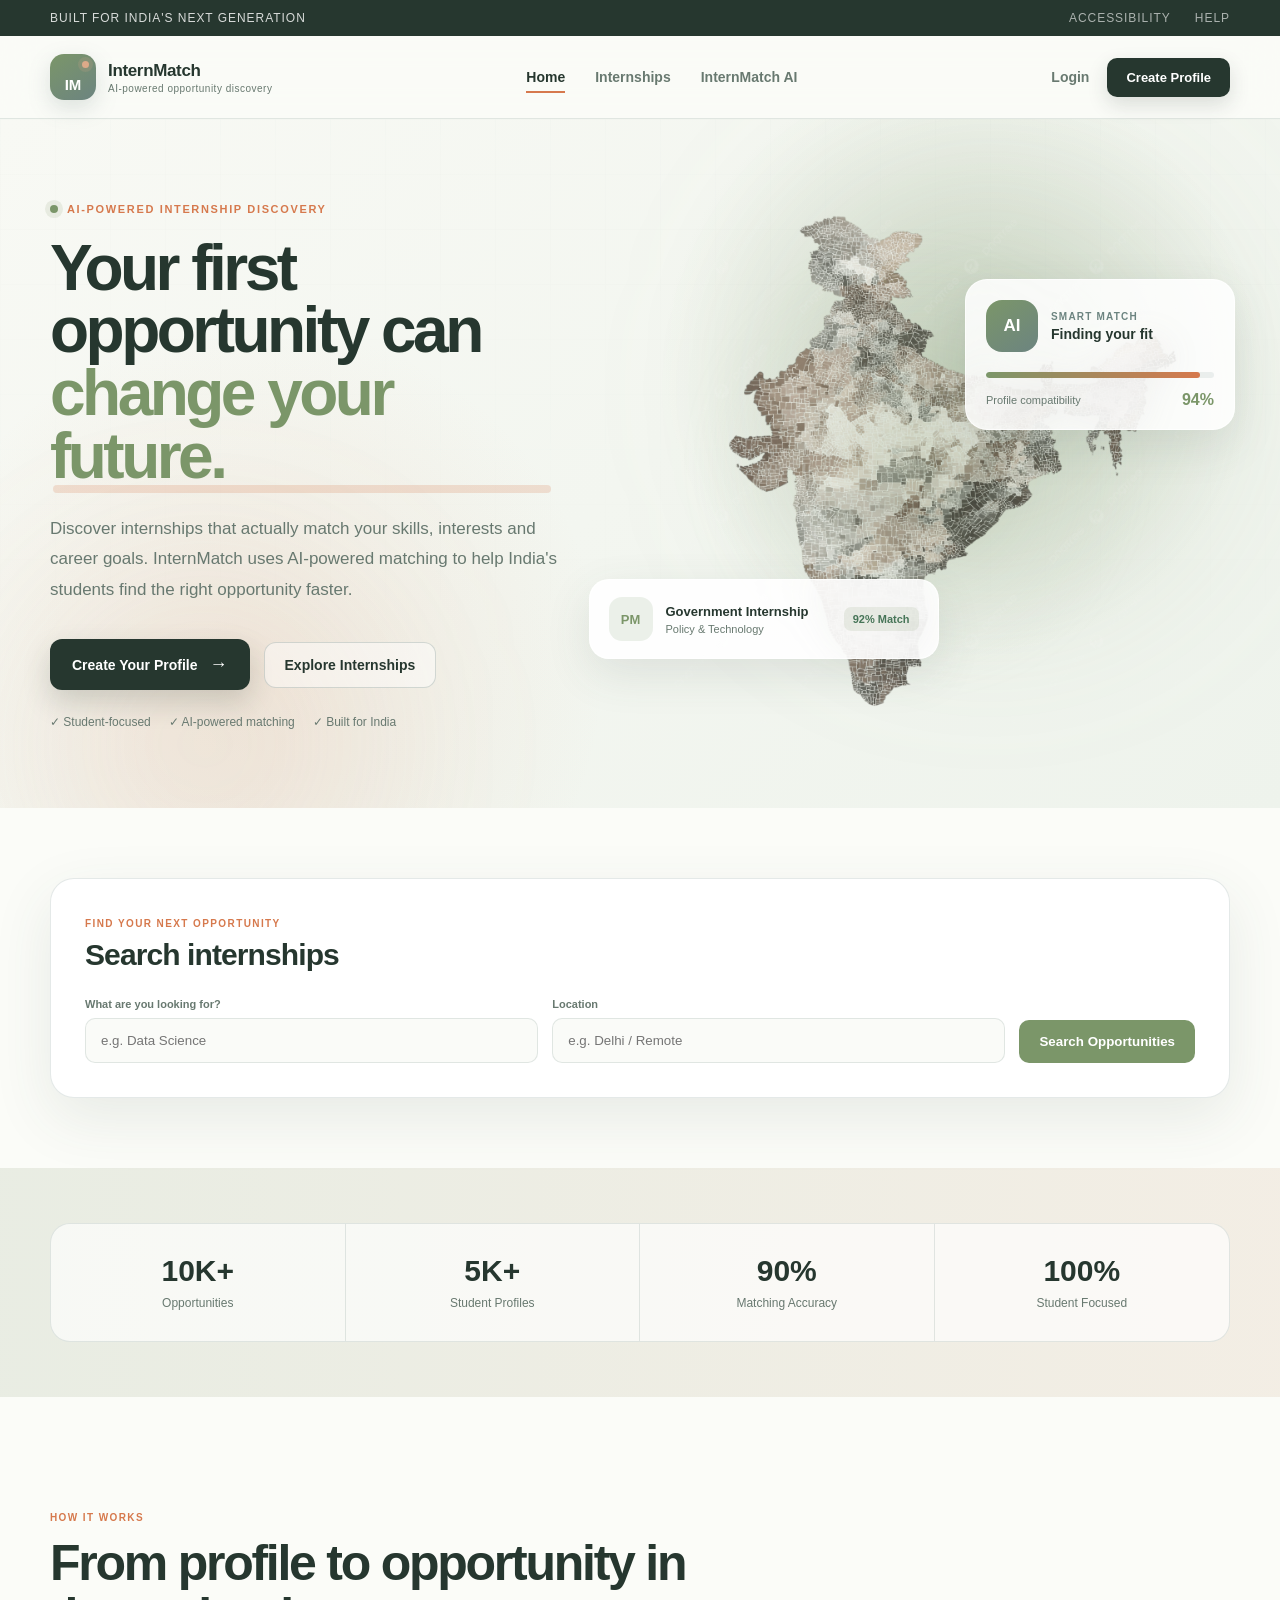
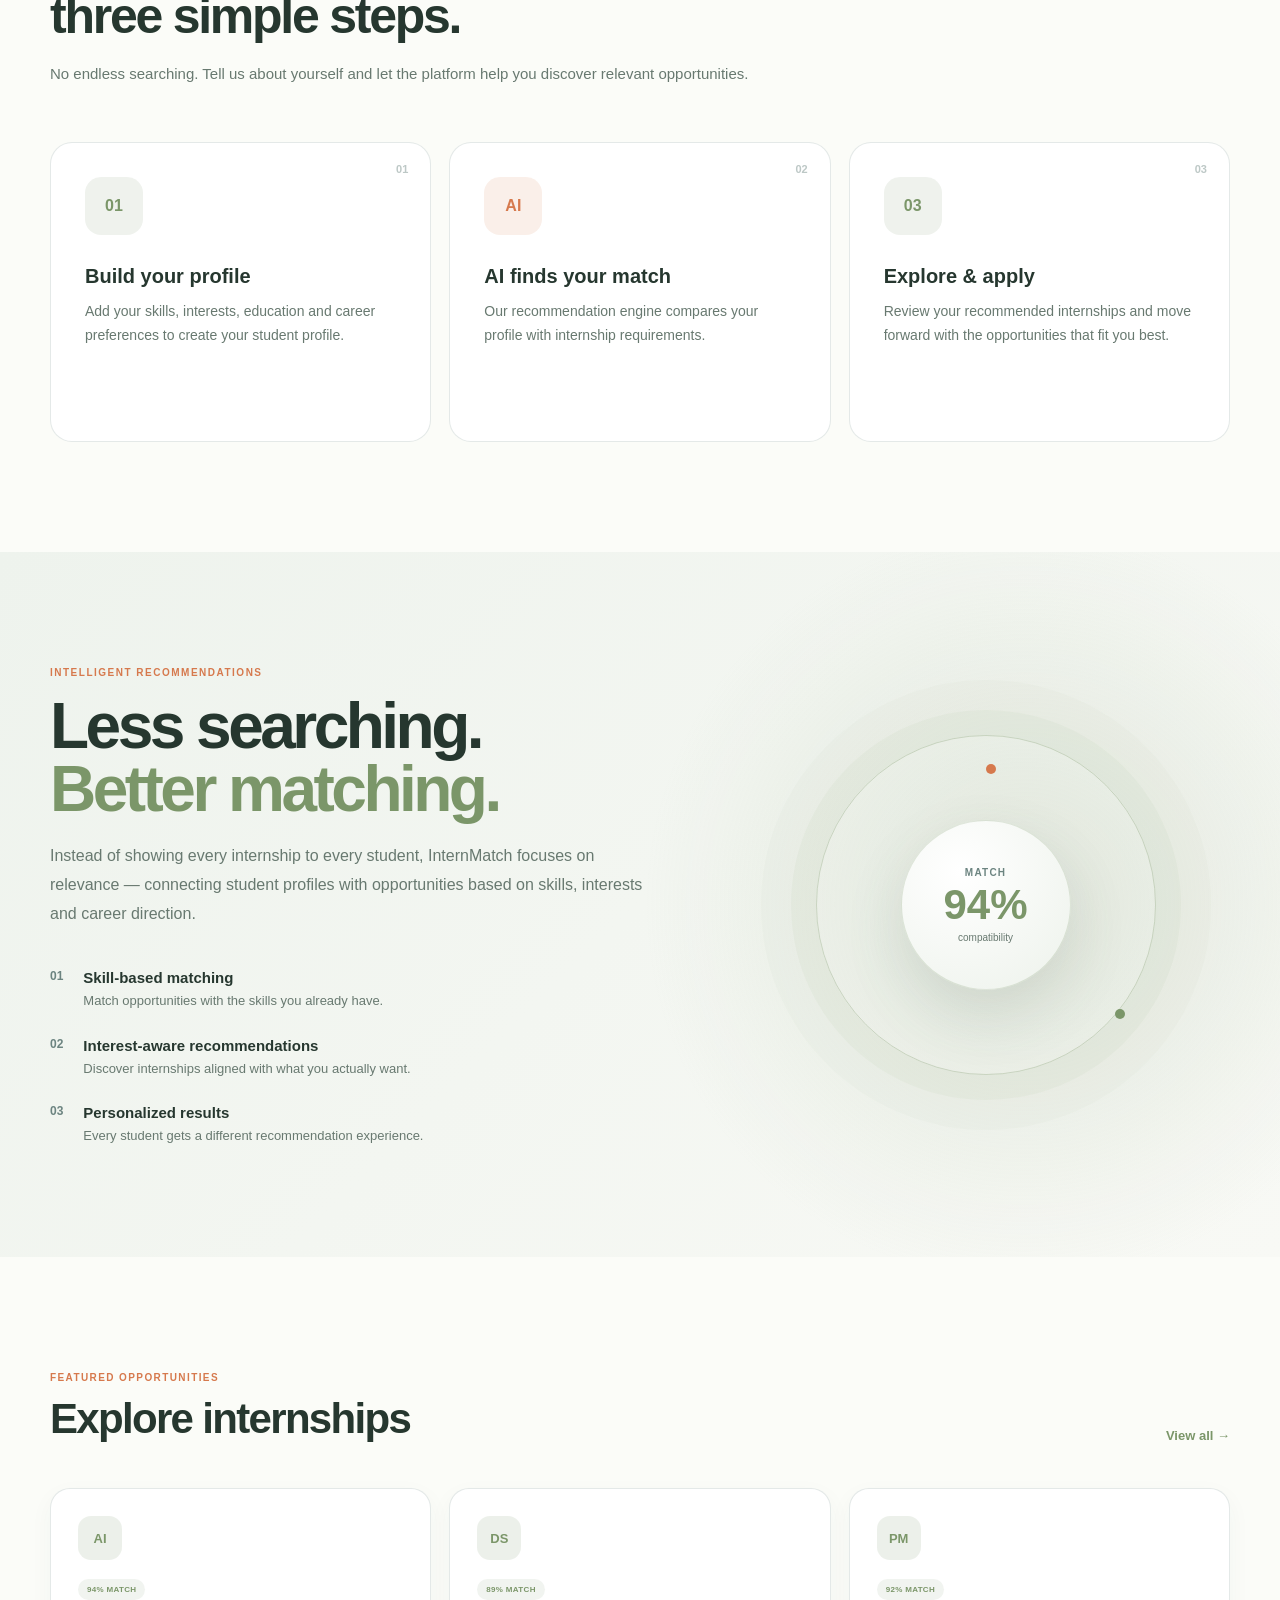
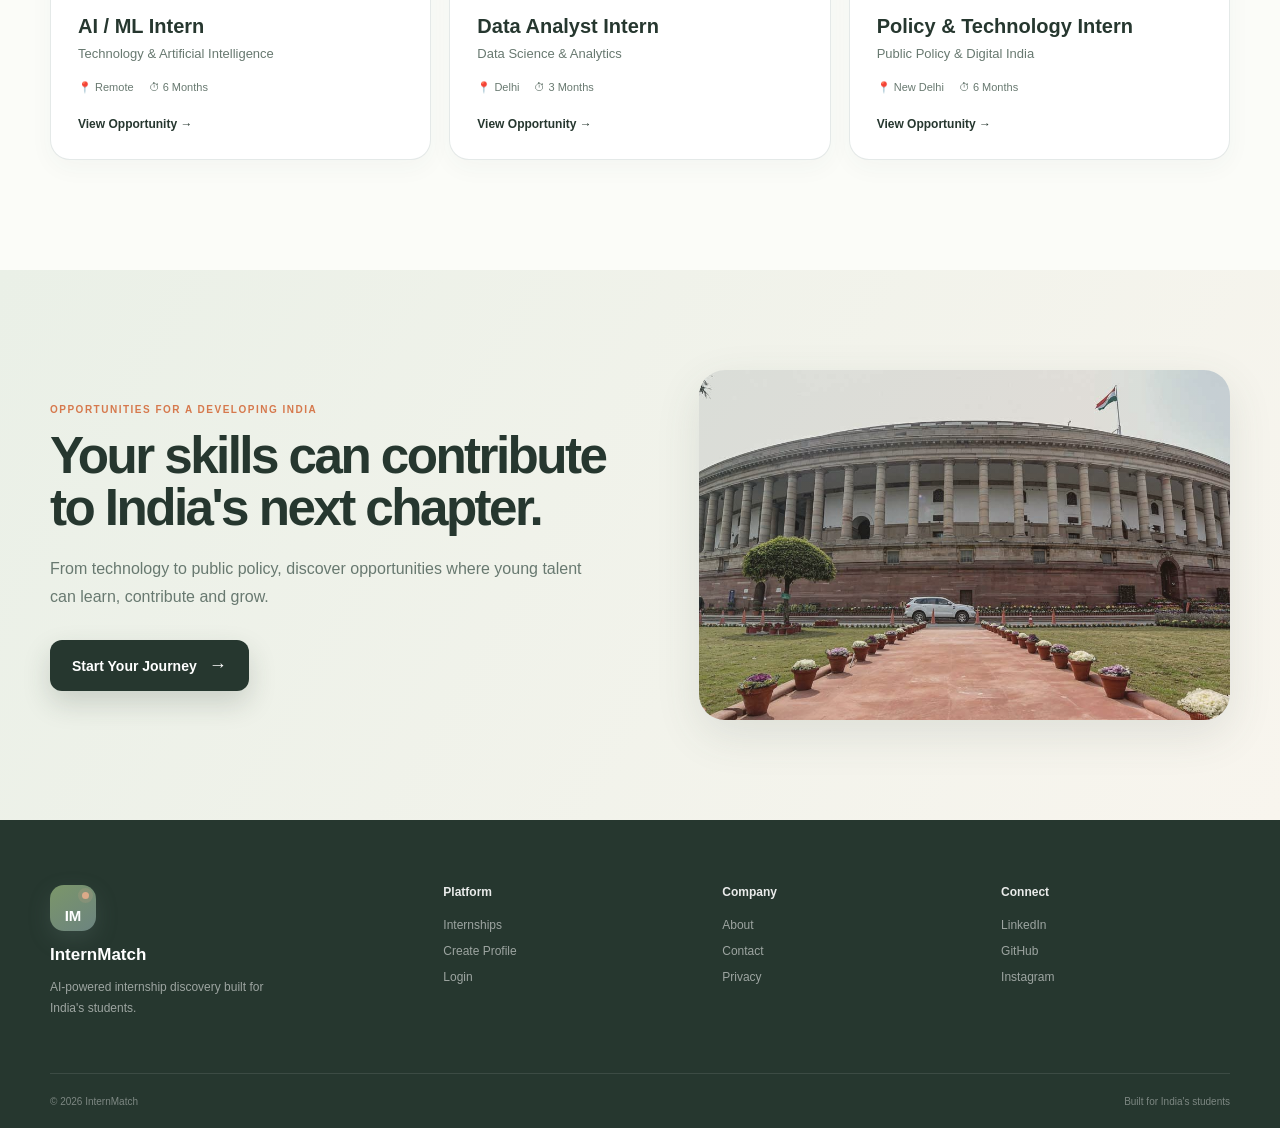
==== commit 2e50917e: "update modify" ====
--- a/index.html
+++ b/index.html
@@ -79,6 +79,10 @@
 
                 <a href="internships.html">
                     Internships
+                </a>
+
+                <a href="ai-assistant.html" class="ai-shortcut">
+                    InternMatch AI
                 </a>
 
             </nav>
--- a/style.css
+++ b/style.css
@@ -7172,4 +7172,40 @@
     .about-cta-inner {
         padding: 50px 22px;
     }
+}
+/* =========================================================
+   OTHER FILTER INPUTS
+========================================================= */
+
+.other-input {
+    display: none;
+
+    width: 100%;
+
+    height: 42px;
+
+    margin-top: 8px;
+
+    padding: 0 12px;
+
+    border: 1px solid var(--line);
+
+    border-radius: 10px;
+
+    background: #fafbf8;
+
+    color: var(--dark);
+
+    font-size: 12px;
+
+    outline: none;
+
+    transition: 0.25s ease;
+}
+
+.other-input:focus {
+    border-color: var(--sage);
+
+    box-shadow:
+        0 0 0 4px rgba(123, 150, 105, 0.09);
 }
